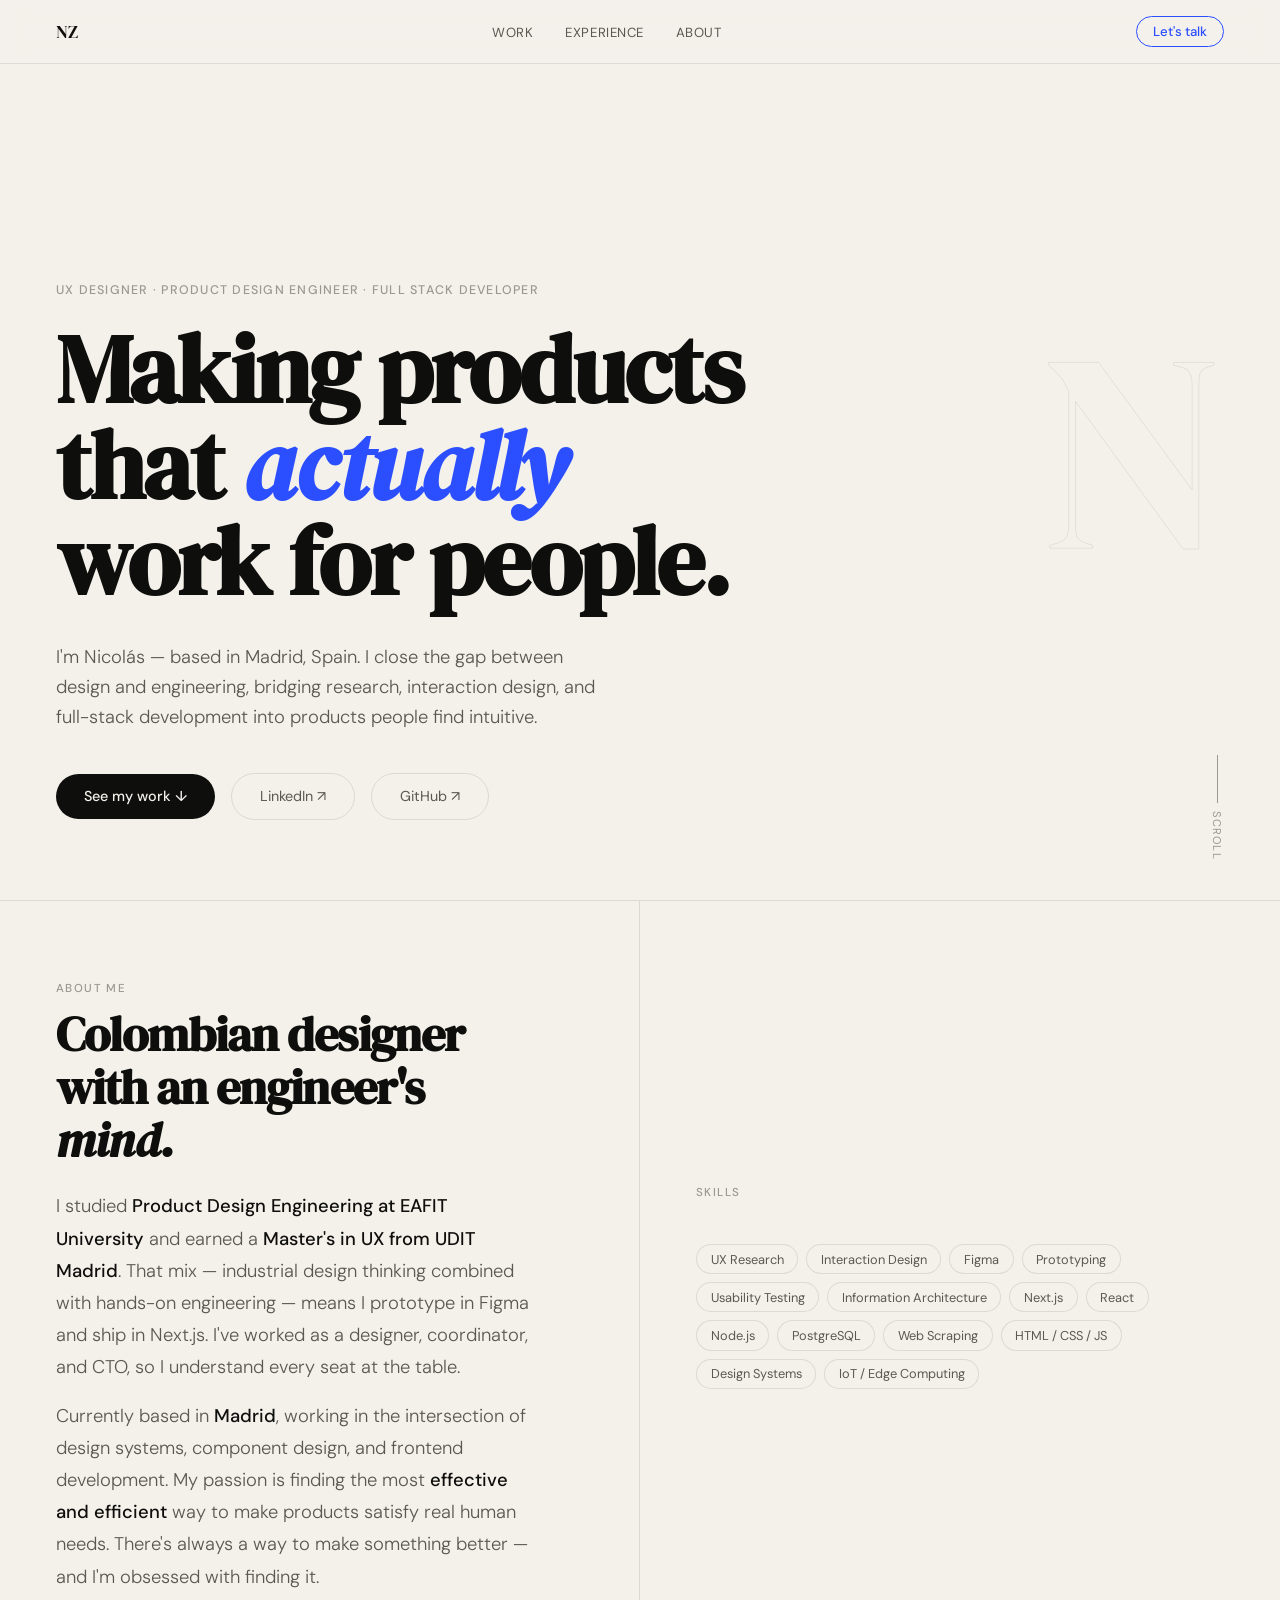
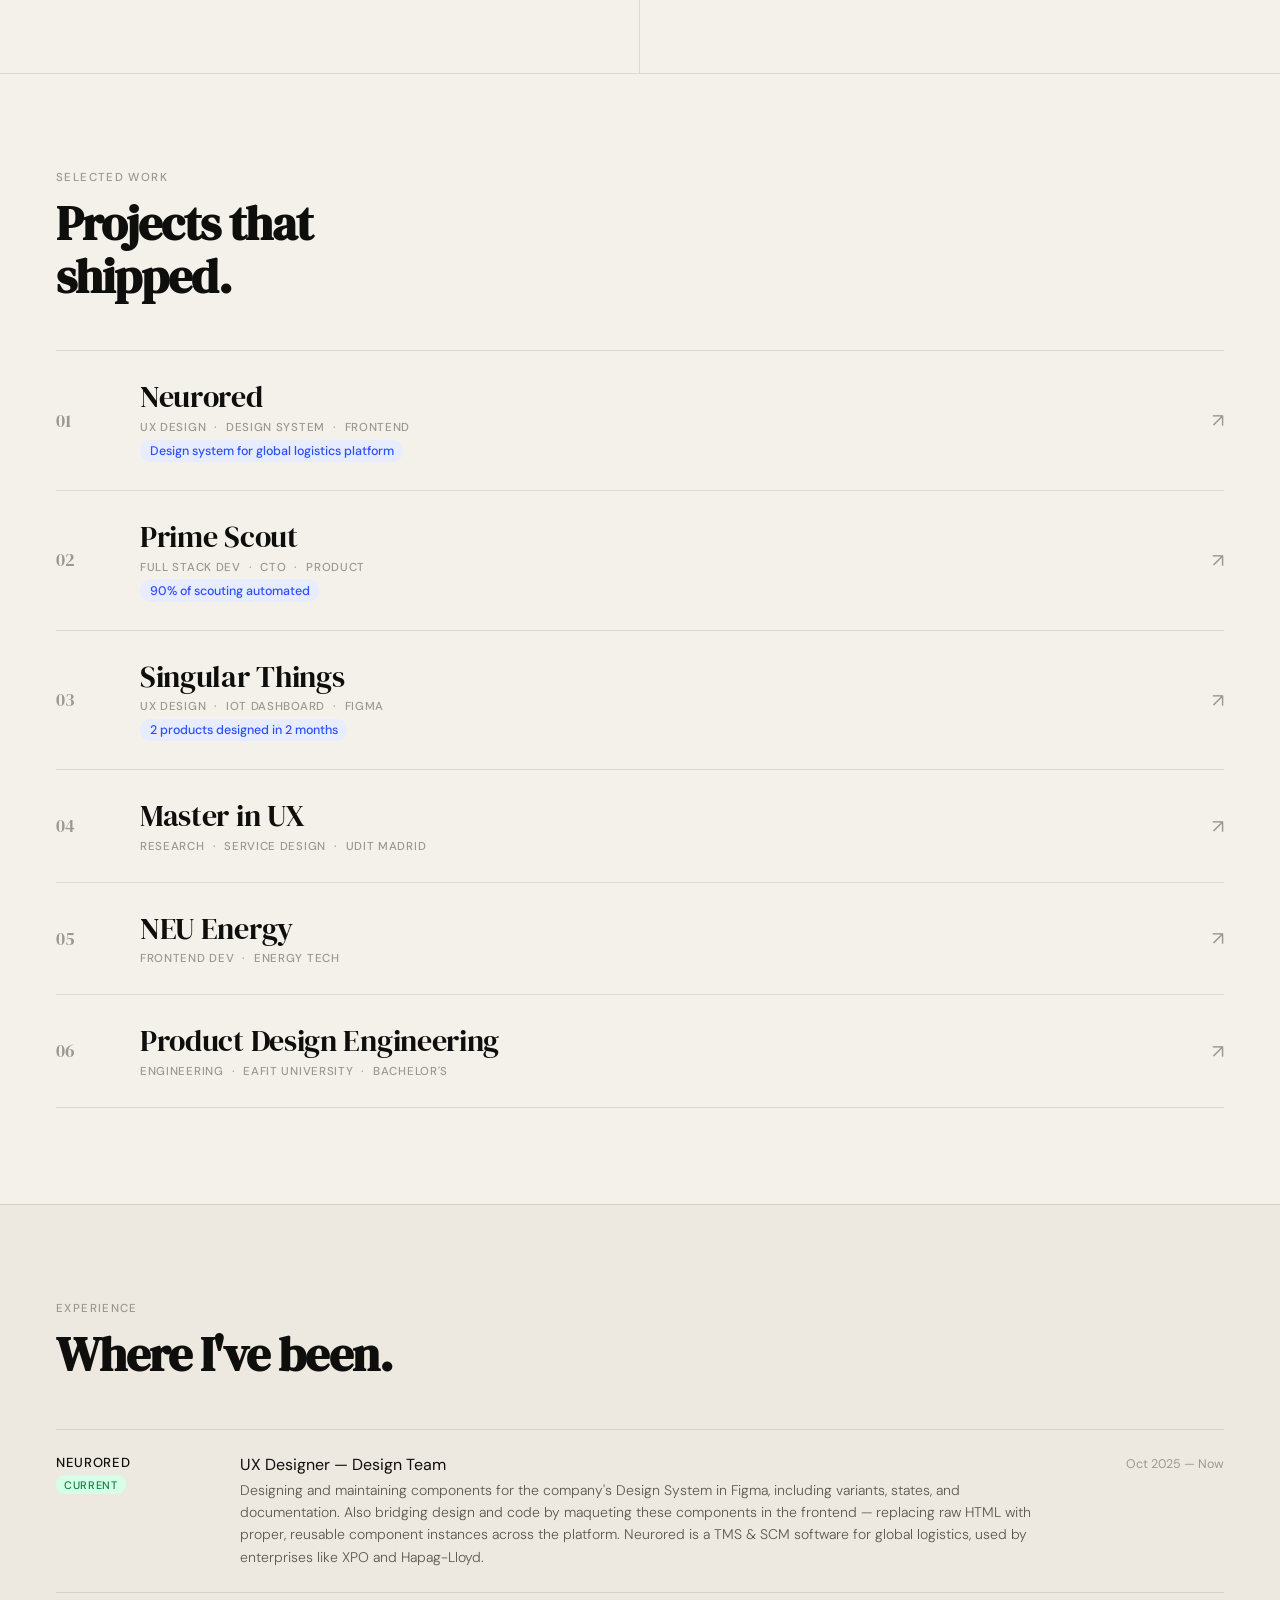
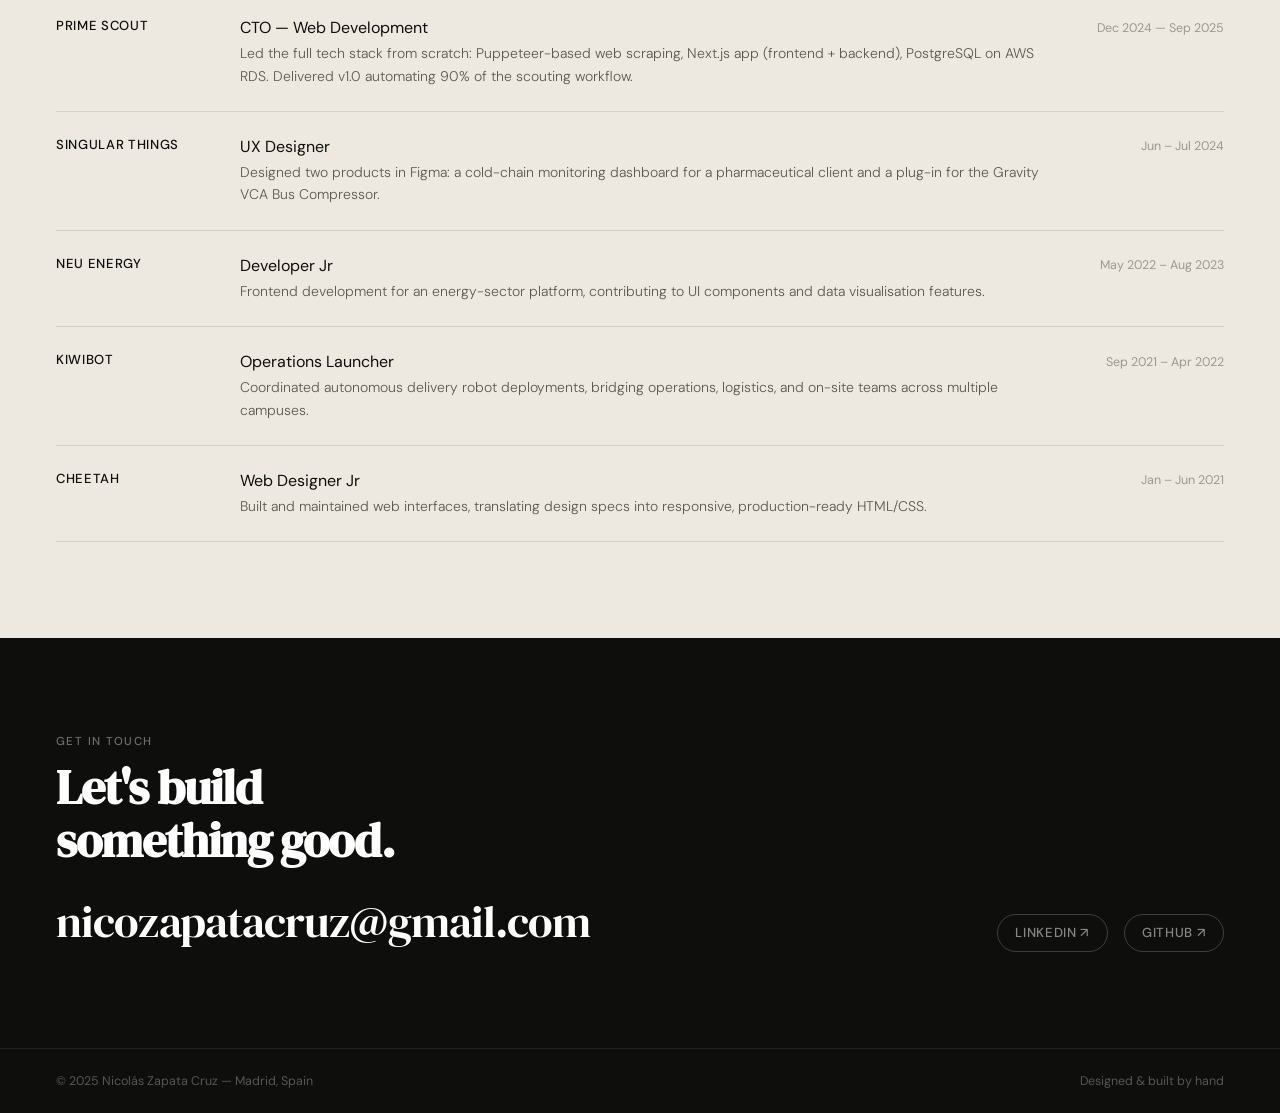
==== index.html @ aa6afd6a "Add files via upload" ====
<!DOCTYPE html>
<html lang="en">
<head>
  <meta charset="UTF-8" />
  <meta name="viewport" content="width=device-width, initial-scale=1.0" />
  <title>Nicolás Zapata — UX Designer & Developer</title>
  <link rel="preconnect" href="https://fonts.googleapis.com" />
  <link rel="preconnect" href="https://fonts.gstatic.com" crossorigin />
  <link href="https://fonts.googleapis.com/css2?family=DM+Serif+Display:ital@0;1&family=DM+Sans:ital,opsz,wght@0,9..40,300;0,9..40,400;0,9..40,500;1,9..40,300&display=swap" rel="stylesheet" />
  <style>
    *, *::before, *::after { box-sizing: border-box; margin: 0; padding: 0; }

    :root {
      --bg: #F4F1EB;
      --bg2: #EDE9E1;
      --ink: #0E0E0C;
      --ink2: #5A5950;
      --ink3: #9A9890;
      --accent: #2B4FFF;
      --accent-light: #E8ECFF;
      --border: rgba(14,14,12,0.10);
      --serif: 'DM Serif Display', Georgia, serif;
      --sans: 'DM Sans', system-ui, sans-serif;
      --radius: 12px;
      --max: 1120px;
    }

    html { scroll-behavior: smooth; }

    body {
      font-family: var(--sans);
      background: var(--bg);
      color: var(--ink);
      -webkit-font-smoothing: antialiased;
      overflow-x: hidden;
    }

    /* ── NAV ── */
    nav {
      position: fixed; top: 0; left: 0; right: 0; z-index: 100;
      display: flex; align-items: center; justify-content: space-between;
      padding: 0 clamp(1.5rem, 5vw, 3.5rem);
      height: 64px;
      background: rgba(244,241,235,0.80);
      backdrop-filter: blur(12px);
      -webkit-backdrop-filter: blur(12px);
      border-bottom: 0.5px solid var(--border);
    }

    .nav-logo {
      font-family: var(--serif);
      font-size: 1.1rem;
      letter-spacing: -0.01em;
      color: var(--ink);
      text-decoration: none;
    }

    .nav-links {
      display: flex; gap: 2rem; list-style: none;
    }

    .nav-links a {
      font-size: 0.825rem;
      font-weight: 400;
      letter-spacing: 0.04em;
      text-transform: uppercase;
      color: var(--ink2);
      text-decoration: none;
      transition: color 0.2s;
    }
    .nav-links a:hover { color: var(--ink); }

    .nav-cta {
      font-size: 0.825rem;
      font-weight: 500;
      color: var(--accent);
      text-decoration: none;
      border: 1px solid var(--accent);
      padding: 0.4rem 1rem;
      border-radius: 100px;
      transition: background 0.2s, color 0.2s;
    }
    .nav-cta:hover { background: var(--accent); color: #fff; }

    /* ── HERO ── */
    .hero {
      min-height: 100svh;
      display: flex; flex-direction: column; justify-content: flex-end;
      padding: 0 clamp(1.5rem, 5vw, 3.5rem);
      padding-bottom: 5rem;
      padding-top: 90px;
      position: relative;
      overflow: hidden;
    }

    .hero-eyebrow {
      font-size: 0.78rem;
      font-weight: 500;
      letter-spacing: 0.1em;
      text-transform: uppercase;
      color: var(--ink3);
      margin-bottom: 1.5rem;
      opacity: 0;
      animation: fadeUp 0.7s 0.1s forwards;
    }

    .hero-headline {
      font-family: var(--serif);
      font-size: clamp(3.2rem, 7.5vw, 7rem);
      line-height: 1.0;
      letter-spacing: -0.02em;
      color: var(--ink);
      max-width: 900px;
      opacity: 0;
      animation: fadeUp 0.8s 0.2s forwards;
    }

    .hero-headline em {
      font-style: italic;
      color: var(--accent);
    }

    .hero-sub {
      margin-top: 2rem;
      font-size: clamp(1rem, 1.8vw, 1.15rem);
      font-weight: 300;
      line-height: 1.65;
      color: var(--ink2);
      max-width: 540px;
      opacity: 0;
      animation: fadeUp 0.8s 0.35s forwards;
    }

    .hero-actions {
      margin-top: 2.5rem;
      display: flex; gap: 1rem; flex-wrap: wrap; align-items: center;
      opacity: 0;
      animation: fadeUp 0.8s 0.5s forwards;
    }

    .btn-primary {
      display: inline-flex; align-items: center; gap: 0.5rem;
      background: var(--ink);
      color: var(--bg);
      font-family: var(--sans);
      font-size: 0.9rem;
      font-weight: 500;
      padding: 0.85rem 1.75rem;
      border-radius: 100px;
      text-decoration: none;
      transition: background 0.2s, transform 0.15s;
    }
    .btn-primary:hover { background: var(--accent); transform: translateY(-1px); }

    .btn-ghost {
      display: inline-flex; align-items: center; gap: 0.5rem;
      color: var(--ink2);
      font-size: 0.9rem;
      font-weight: 400;
      padding: 0.85rem 1.75rem;
      border-radius: 100px;
      border: 1px solid var(--border);
      text-decoration: none;
      transition: border-color 0.2s, color 0.2s;
    }
    .btn-ghost:hover { color: var(--ink); border-color: var(--ink3); }

    .hero-scroll-hint {
      position: absolute;
      bottom: 2.5rem; right: clamp(1.5rem, 5vw, 3.5rem);
      display: flex; flex-direction: column; align-items: center; gap: 0.5rem;
      opacity: 0;
      animation: fadeIn 1s 1s forwards;
    }
    .hero-scroll-hint span {
      font-size: 0.7rem; letter-spacing: 0.1em; text-transform: uppercase;
      color: var(--ink3); writing-mode: vertical-rl;
    }
    .scroll-line {
      width: 1px; height: 48px; background: var(--ink3);
      animation: scrollLine 1.4s 1.2s ease-in-out infinite;
    }

    /* big decorative number */
    .hero-number {
      position: absolute;
      right: clamp(1.5rem, 5vw, 3.5rem);
      top: 50%;
      transform: translateY(-50%);
      font-family: var(--serif);
      font-size: clamp(14rem, 22vw, 22rem);
      line-height: 1;
      color: transparent;
      -webkit-text-stroke: 1px rgba(14,14,12,0.07);
      user-select: none;
      pointer-events: none;
      opacity: 0;
      animation: fadeIn 1.2s 0.5s forwards;
    }

    /* ── SECTION COMMONS ── */
    section { padding: 6rem clamp(1.5rem, 5vw, 3.5rem); }

    .section-label {
      font-size: 0.72rem;
      font-weight: 500;
      letter-spacing: 0.12em;
      text-transform: uppercase;
      color: var(--ink3);
      margin-bottom: 0.75rem;
    }

    .section-title {
      font-family: var(--serif);
      font-size: clamp(2rem, 4vw, 3rem);
      line-height: 1.1;
      letter-spacing: -0.02em;
      color: var(--ink);
    }

    /* ── ABOUT STRIP ── */
    .about-strip {
      border-top: 0.5px solid var(--border);
      border-bottom: 0.5px solid var(--border);
      display: grid;
      grid-template-columns: 1fr 1fr;
      gap: 0;
    }

    .about-left {
      padding: 5rem clamp(1.5rem, 5vw, 3.5rem);
      border-right: 0.5px solid var(--border);
    }

    .about-right {
      padding: 5rem clamp(1.5rem, 5vw, 3.5rem);
      display: flex; flex-direction: column; justify-content: center;
    }

    .about-bio {
      font-size: 1.15rem;
      font-weight: 300;
      line-height: 1.75;
      color: var(--ink2);
      max-width: 480px;
    }

    .about-bio strong { font-weight: 500; color: var(--ink); }

    .skills-grid {
      display: flex; flex-wrap: wrap; gap: 0.5rem;
      margin-top: 2rem;
    }

    .skill-pill {
      font-size: 0.8rem;
      font-weight: 400;
      color: var(--ink2);
      border: 0.5px solid var(--border);
      padding: 0.35rem 0.85rem;
      border-radius: 100px;
      background: var(--bg);
      transition: background 0.2s, color 0.2s, border-color 0.2s;
    }
    .skill-pill:hover { background: var(--ink); color: var(--bg); border-color: var(--ink); }

    /* ── WORK SECTION ── */
    .work-section { background: var(--bg); }

    .work-header {
      display: flex; align-items: flex-end; justify-content: space-between;
      margin-bottom: 3rem;
      flex-wrap: wrap; gap: 1rem;
    }

    /* ── PROJECT CARDS ── */
    .projects-list { display: flex; flex-direction: column; gap: 0; }

    .project-row {
      display: grid;
      grid-template-columns: 60px 1fr auto;
      align-items: center;
      gap: 1.5rem;
      padding: 1.75rem 0;
      border-bottom: 0.5px solid var(--border);
      text-decoration: none;
      color: inherit;
      position: relative;
      transition: background 0.2s;
      cursor: pointer;
    }
    .project-row:first-child { border-top: 0.5px solid var(--border); }
    .project-row::before {
      content: '';
      position: absolute; inset: 0 -3.5rem;
      background: var(--bg2);
      opacity: 0;
      transition: opacity 0.2s;
      pointer-events: none;
    }
    .project-row:hover::before { opacity: 1; }

    .project-num {
      font-family: var(--serif);
      font-size: 1.1rem;
      color: var(--ink3);
      position: relative; z-index: 1;
    }

    .project-info { position: relative; z-index: 1; }

    .project-name {
      font-family: var(--serif);
      font-size: clamp(1.4rem, 2.5vw, 1.9rem);
      letter-spacing: -0.01em;
      color: var(--ink);
      line-height: 1.2;
      margin-bottom: 0.25rem;
      transition: color 0.2s;
    }
    .project-row:hover .project-name { color: var(--accent); }

    .project-tags {
      display: flex; gap: 0.5rem; flex-wrap: wrap;
    }
    .tag {
      font-size: 0.72rem;
      font-weight: 500;
      letter-spacing: 0.06em;
      text-transform: uppercase;
      color: var(--ink3);
    }
    .tag + .tag::before { content: '·'; margin-right: 0.5rem; }

    .project-arrow {
      font-size: 1.2rem;
      color: var(--ink3);
      position: relative; z-index: 1;
      transition: transform 0.2s, color 0.2s;
    }
    .project-row:hover .project-arrow { transform: translate(4px, -4px); color: var(--accent); }

    .project-metric {
      font-size: 0.78rem;
      font-weight: 500;
      color: var(--accent);
      background: var(--accent-light);
      padding: 0.2rem 0.6rem;
      border-radius: 100px;
      margin-top: 0.3rem;
      display: inline-block;
    }

    /* ── EXPERIENCE ── */
    .exp-section {
      background: var(--bg2);
      border-top: 0.5px solid var(--border);
    }

    .exp-grid { display: flex; flex-direction: column; gap: 0; margin-top: 3rem; }

    .exp-row {
      display: grid;
      grid-template-columns: 160px 1fr 140px;
      gap: 1.5rem;
      align-items: start;
      padding: 1.5rem 0;
      border-bottom: 0.5px solid var(--border);
    }
    .exp-row:first-child { border-top: 0.5px solid var(--border); }

    .exp-company {
      font-size: 0.82rem;
      font-weight: 500;
      letter-spacing: 0.05em;
      text-transform: uppercase;
      color: var(--ink);
    }

    .exp-role {
      font-size: 1rem;
      font-weight: 400;
      color: var(--ink);
      margin-bottom: 0.25rem;
    }

    .exp-desc {
      font-size: 0.875rem;
      font-weight: 300;
      color: var(--ink2);
      line-height: 1.6;
    }

    .exp-date {
      font-size: 0.78rem;
      color: var(--ink3);
      text-align: right;
      padding-top: 0.15rem;
    }

    .exp-current {
      display: inline-block;
      font-size: 0.68rem;
      font-weight: 500;
      letter-spacing: 0.06em;
      text-transform: uppercase;
      background: #D6FFE8;
      color: #1A7A40;
      padding: 0.15rem 0.5rem;
      border-radius: 100px;
      margin-top: 0.3rem;
    }

    /* ── CONTACT ── */
    .contact-section {
      background: var(--ink);
      border-top: none;
    }

    .contact-section .section-label { color: rgba(255,255,255,0.4); }
    .contact-section .section-title { color: #fff; }

    .contact-inner {
      display: flex; align-items: flex-end; justify-content: space-between;
      flex-wrap: wrap; gap: 2rem;
    }

    .contact-email {
      display: block;
      font-family: var(--serif);
      font-size: clamp(1.6rem, 3.5vw, 2.8rem);
      color: #fff;
      text-decoration: none;
      margin-top: 1.5rem;
      transition: color 0.2s;
      letter-spacing: -0.02em;
    }
    .contact-email:hover { color: rgba(255,255,255,0.6); }

    .social-links { display: flex; gap: 1rem; }

    .social-link {
      font-size: 0.82rem;
      font-weight: 500;
      letter-spacing: 0.05em;
      text-transform: uppercase;
      color: rgba(255,255,255,0.5);
      text-decoration: none;
      border: 0.5px solid rgba(255,255,255,0.2);
      padding: 0.6rem 1.1rem;
      border-radius: 100px;
      transition: color 0.2s, border-color 0.2s;
    }
    .social-link:hover { color: #fff; border-color: rgba(255,255,255,0.5); }

    /* ── FOOTER ── */
    footer {
      background: var(--ink);
      border-top: 0.5px solid rgba(255,255,255,0.08);
      padding: 1.5rem clamp(1.5rem, 5vw, 3.5rem);
      display: flex; align-items: center; justify-content: space-between;
      flex-wrap: wrap; gap: 1rem;
    }

    footer p {
      font-size: 0.78rem;
      color: rgba(255,255,255,0.3);
    }

    /* ── ANIMATIONS ── */
    @keyframes fadeUp {
      from { opacity: 0; transform: translateY(24px); }
      to   { opacity: 1; transform: translateY(0); }
    }
    @keyframes fadeIn {
      from { opacity: 0; }
      to   { opacity: 1; }
    }
    @keyframes scrollLine {
      0%   { transform: scaleY(0); transform-origin: top; }
      50%  { transform: scaleY(1); transform-origin: top; }
      51%  { transform: scaleY(1); transform-origin: bottom; }
      100% { transform: scaleY(0); transform-origin: bottom; }
    }

    /* Scroll-triggered fade */
    .reveal {
      opacity: 0;
      transform: translateY(28px);
      transition: opacity 0.65s ease, transform 0.65s ease;
    }
    .reveal.visible {
      opacity: 1;
      transform: none;
    }

    /* ── RESPONSIVE ── */
    @media (max-width: 768px) {
      .about-strip { grid-template-columns: 1fr; }
      .about-left { border-right: none; border-bottom: 0.5px solid var(--border); }

      .project-row { grid-template-columns: 40px 1fr auto; gap: 1rem; }

      .exp-row { grid-template-columns: 1fr; gap: 0.25rem; }
      .exp-date { text-align: left; }

      .nav-links { display: none; }
    }
  </style>
</head>
<body>

  <!-- NAV -->
  <nav>
    <a class="nav-logo" href="#top">NZ</a>
    <ul class="nav-links">
      <li><a href="#work">Work</a></li>
      <li><a href="#experience">Experience</a></li>
      <li><a href="#about">About</a></li>
    </ul>
    <a class="nav-cta" href="#contact">Let's talk</a>
  </nav>

  <!-- HERO -->
  <section class="hero" id="top">
    <div class="hero-number" aria-hidden="true">N</div>

    <div class="hero-eyebrow">UX Designer · Product Design Engineer · Full Stack Developer</div>

    <h1 class="hero-headline">
      Making products<br>
      that <em>actually</em><br>
      work for people.
    </h1>

    <p class="hero-sub">
      I'm Nicolás — based in Madrid, Spain. I close the gap between
      design and engineering, bridging research, interaction design, and
      full-stack development into products people find intuitive.
    </p>

    <div class="hero-actions">
      <a class="btn-primary" href="#work">See my work ↓</a>
      <a class="btn-ghost" href="https://www.linkedin.com/in/nicolaszapatacruz/" target="_blank" rel="noopener">LinkedIn ↗</a>
      <a class="btn-ghost" href="https://github.com/nicozapatacruz" target="_blank" rel="noopener">GitHub ↗</a>
    </div>

    <div class="hero-scroll-hint" aria-hidden="true">
      <div class="scroll-line"></div>
      <span>Scroll</span>
    </div>
  </section>

  <!-- ABOUT STRIP -->
  <div class="about-strip" id="about">
    <div class="about-left reveal">
      <div class="section-label">About me</div>
      <h2 class="section-title" style="margin-bottom:1.5rem">Colombian designer<br>with an engineer's<br><em style="font-style:italic">mind.</em></h2>
      <p class="about-bio">
        I studied <strong>Product Design Engineering at EAFIT University</strong> and earned a
        <strong>Master's in UX from UDIT Madrid</strong>. That mix — industrial design thinking
        combined with hands-on engineering — means I prototype in Figma and
        ship in Next.js. I've worked as a designer, coordinator, and CTO,
        so I understand every seat at the table.
      </p>
      <p class="about-bio" style="margin-top:1rem">
        Currently based in <strong>Madrid</strong>, working in the intersection of design systems,
        component design, and frontend development. My passion is finding the most
        <strong>effective and efficient</strong> way to make products satisfy real human needs.
        There's always a way to make something better — and I'm obsessed with finding it.
      </p>
    </div>
    <div class="about-right reveal" style="transition-delay:0.12s">
      <div class="section-label">Skills</div>
      <div class="skills-grid">
        <span class="skill-pill">UX Research</span>
        <span class="skill-pill">Interaction Design</span>
        <span class="skill-pill">Figma</span>
        <span class="skill-pill">Prototyping</span>
        <span class="skill-pill">Usability Testing</span>
        <span class="skill-pill">Information Architecture</span>
        <span class="skill-pill">Next.js</span>
        <span class="skill-pill">React</span>
        <span class="skill-pill">Node.js</span>
        <span class="skill-pill">PostgreSQL</span>
        <span class="skill-pill">Web Scraping</span>
        <span class="skill-pill">HTML / CSS / JS</span>
        <span class="skill-pill">Design Systems</span>
        <span class="skill-pill">IoT / Edge Computing</span>
      </div>
    </div>
  </div>

  <!-- WORK -->
  <section class="work-section" id="work">
    <div class="work-header reveal">
      <div>
        <div class="section-label">Selected work</div>
        <h2 class="section-title">Projects that<br>shipped.</h2>
      </div>
    </div>

    <div class="projects-list">

      <a class="project-row reveal" href="work/neurored.html">
        <div class="project-num">01</div>
        <div class="project-info">
          <div class="project-name">Neurored</div>
          <div class="project-tags">
            <span class="tag">UX Design</span>
            <span class="tag">Design System</span>
            <span class="tag">Frontend</span>
          </div>
          <div class="project-metric">Design system for global logistics platform</div>
        </div>
        <div class="project-arrow">↗</div>
      </a>

      <a class="project-row reveal" href="work/prime-scout.html" style="transition-delay:0.05s">
        <div class="project-num">02</div>
        <div class="project-info">
          <div class="project-name">Prime Scout</div>
          <div class="project-tags">
            <span class="tag">Full Stack Dev</span>
            <span class="tag">CTO</span>
            <span class="tag">Product</span>
          </div>
          <div class="project-metric">90% of scouting automated</div>
        </div>
        <div class="project-arrow">↗</div>
      </a>

      <a class="project-row reveal" href="work/singular-things.html" style="transition-delay:0.10s">
        <div class="project-num">03</div>
        <div class="project-info">
          <div class="project-name">Singular Things</div>
          <div class="project-tags">
            <span class="tag">UX Design</span>
            <span class="tag">IoT Dashboard</span>
            <span class="tag">Figma</span>
          </div>
          <div class="project-metric">2 products designed in 2 months</div>
        </div>
        <div class="project-arrow">↗</div>
      </a>

      <a class="project-row reveal" href="work/master-ux.html" style="transition-delay:0.15s">
        <div class="project-num">04</div>
        <div class="project-info">
          <div class="project-name">Master in UX</div>
          <div class="project-tags">
            <span class="tag">Research</span>
            <span class="tag">Service Design</span>
            <span class="tag">UDIT Madrid</span>
          </div>
        </div>
        <div class="project-arrow">↗</div>
      </a>

      <a class="project-row reveal" href="work/neu.html" style="transition-delay:0.20s">
        <div class="project-num">05</div>
        <div class="project-info">
          <div class="project-name">NEU Energy</div>
          <div class="project-tags">
            <span class="tag">Frontend Dev</span>
            <span class="tag">Energy Tech</span>
          </div>
        </div>
        <div class="project-arrow">↗</div>
      </a>

      <a class="project-row reveal" href="work/bachelors.html" style="transition-delay:0.25s">
        <div class="project-num">06</div>
        <div class="project-info">
          <div class="project-name">Product Design Engineering</div>
          <div class="project-tags">
            <span class="tag">Engineering</span>
            <span class="tag">EAFIT University</span>
            <span class="tag">Bachelor's</span>
          </div>
        </div>
        <div class="project-arrow">↗</div>
      </a>

    </div>
  </section>

  <!-- EXPERIENCE -->
  <section class="exp-section" id="experience">
    <div class="reveal">
      <div class="section-label">Experience</div>
      <h2 class="section-title">Where I've been.</h2>
    </div>

    <div class="exp-grid">

      <div class="exp-row reveal">
        <div>
          <div class="exp-company">Neurored</div>
          <span class="exp-current">Current</span>
        </div>
        <div>
          <div class="exp-role">UX Designer — Design Team</div>
          <div class="exp-desc">Designing and maintaining components for the company's Design System in Figma, including variants, states, and documentation. Also bridging design and code by maqueting these components in the frontend — replacing raw HTML with proper, reusable component instances across the platform. Neurored is a TMS & SCM software for global logistics, used by enterprises like XPO and Hapag-Lloyd.</div>
        </div>
        <div class="exp-date">Oct 2025 — Now</div>
      </div>

      <div class="exp-row reveal">
        <div>
          <div class="exp-company">Prime Scout</div>
        </div>
        <div>
          <div class="exp-role">CTO — Web Development</div>
          <div class="exp-desc">Led the full tech stack from scratch: Puppeteer-based web scraping, Next.js app (frontend + backend), PostgreSQL on AWS RDS. Delivered v1.0 automating 90% of the scouting workflow.</div>
        </div>
        <div class="exp-date">Dec 2024 — Sep 2025</div>
      </div>

      <div class="exp-row reveal">
        <div class="exp-company">Singular Things</div>
        <div>
          <div class="exp-role">UX Designer</div>
          <div class="exp-desc">Designed two products in Figma: a cold-chain monitoring dashboard for a pharmaceutical client and a plug-in for the Gravity VCA Bus Compressor.</div>
        </div>
        <div class="exp-date">Jun – Jul 2024</div>
      </div>

      <div class="exp-row reveal">
        <div class="exp-company">NEU Energy</div>
        <div>
          <div class="exp-role">Developer Jr</div>
          <div class="exp-desc">Frontend development for an energy-sector platform, contributing to UI components and data visualisation features.</div>
        </div>
        <div class="exp-date">May 2022 – Aug 2023</div>
      </div>

      <div class="exp-row reveal">
        <div class="exp-company">Kiwibot</div>
        <div>
          <div class="exp-role">Operations Launcher</div>
          <div class="exp-desc">Coordinated autonomous delivery robot deployments, bridging operations, logistics, and on-site teams across multiple campuses.</div>
        </div>
        <div class="exp-date">Sep 2021 – Apr 2022</div>
      </div>

      <div class="exp-row reveal">
        <div class="exp-company">Cheetah</div>
        <div>
          <div class="exp-role">Web Designer Jr</div>
          <div class="exp-desc">Built and maintained web interfaces, translating design specs into responsive, production-ready HTML/CSS.</div>
        </div>
        <div class="exp-date">Jan – Jun 2021</div>
      </div>

    </div>
  </section>

  <!-- CONTACT -->
  <section class="contact-section" id="contact">
    <div class="contact-inner reveal">
      <div>
        <div class="section-label">Get in touch</div>
        <h2 class="section-title">Let's build<br>something good.</h2>
        <a class="contact-email" href="mailto:nicozapatacruz@gmail.com">nicozapatacruz@gmail.com</a>
      </div>
      <div class="social-links">
        <a class="social-link" href="https://www.linkedin.com/in/nicolaszapatacruz/" target="_blank" rel="noopener">LinkedIn ↗</a>
        <a class="social-link" href="https://github.com/nicozapatacruz" target="_blank" rel="noopener">GitHub ↗</a>
      </div>
    </div>
  </section>

  <footer>
    <p>© 2025 Nicolás Zapata Cruz — Madrid, Spain</p>
    <p>Designed & built by hand</p>
  </footer>

  <script>
    // Scroll reveal
    const observer = new IntersectionObserver(entries => {
      entries.forEach(e => {
        if (e.isIntersecting) {
          e.target.classList.add('visible');
          observer.unobserve(e.target);
        }
      });
    }, { threshold: 0.12 });

    document.querySelectorAll('.reveal').forEach(el => observer.observe(el));
  </script>

</body>
</html>
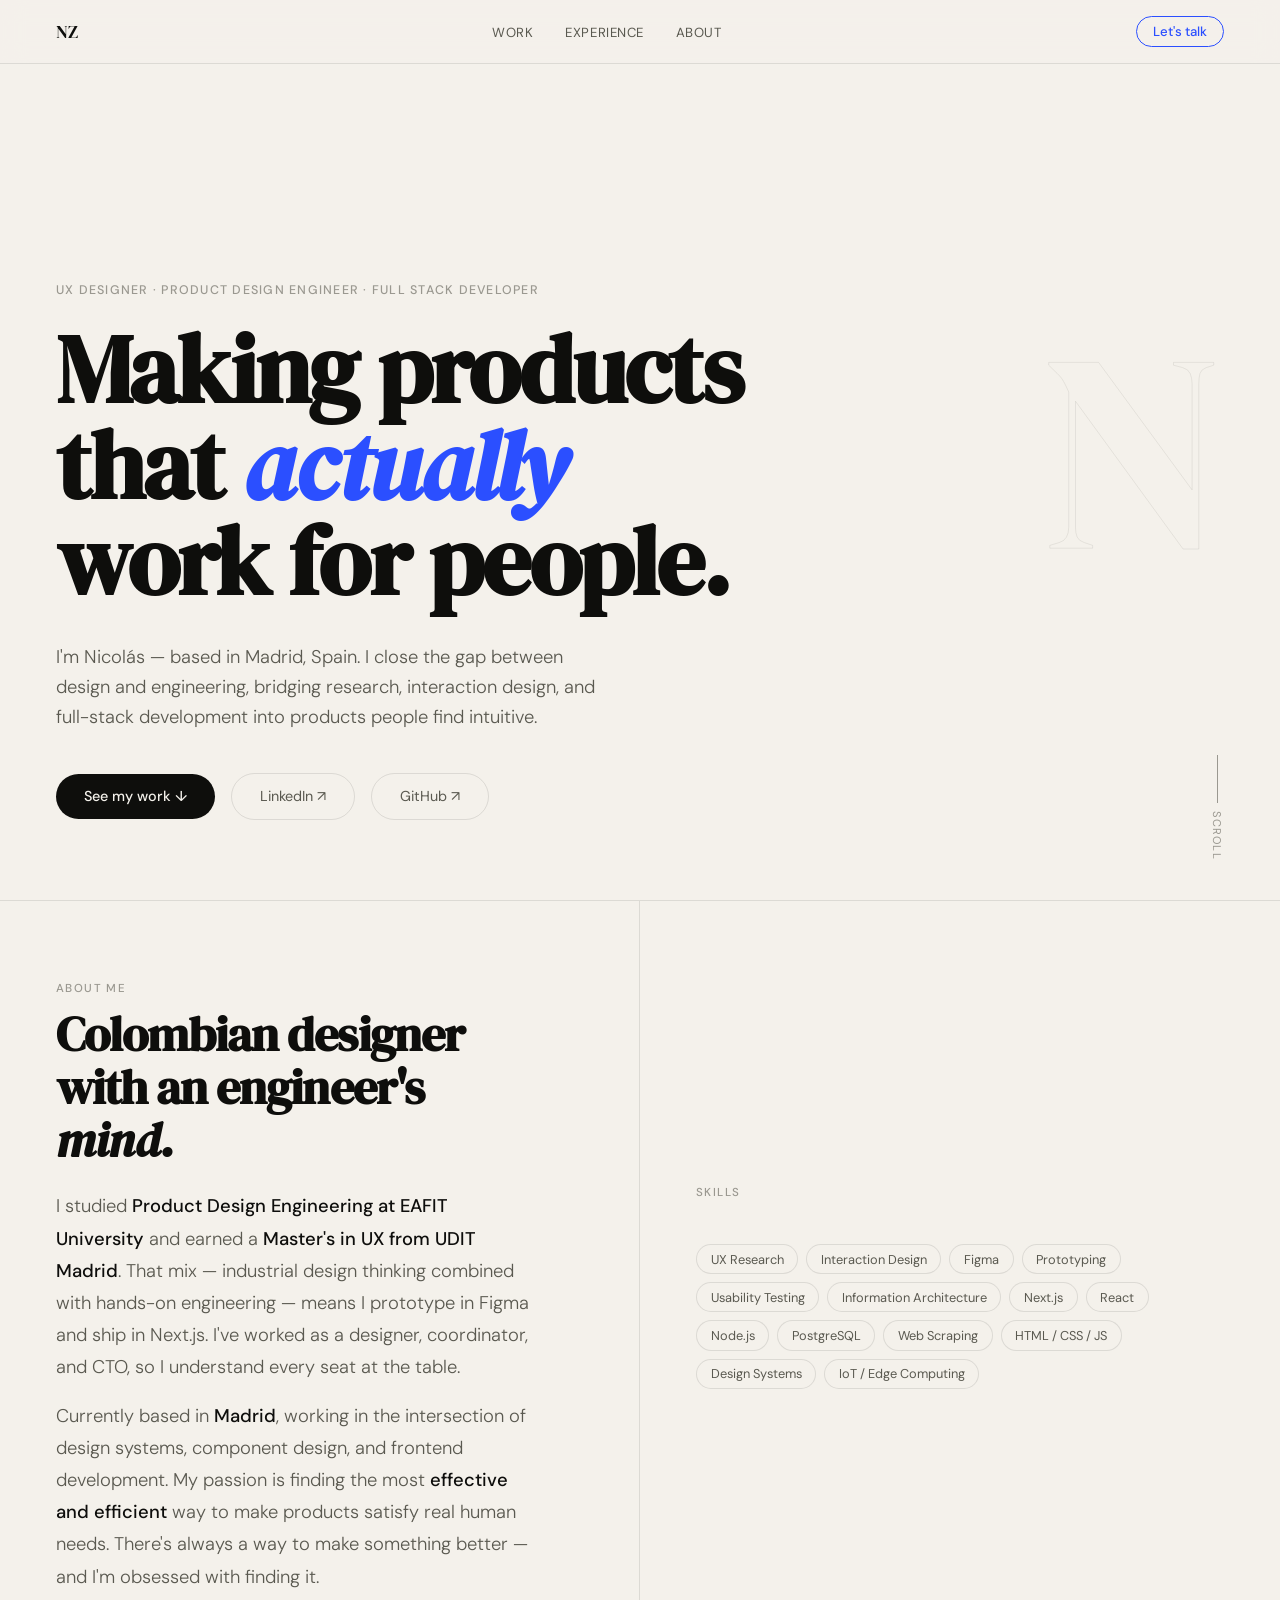
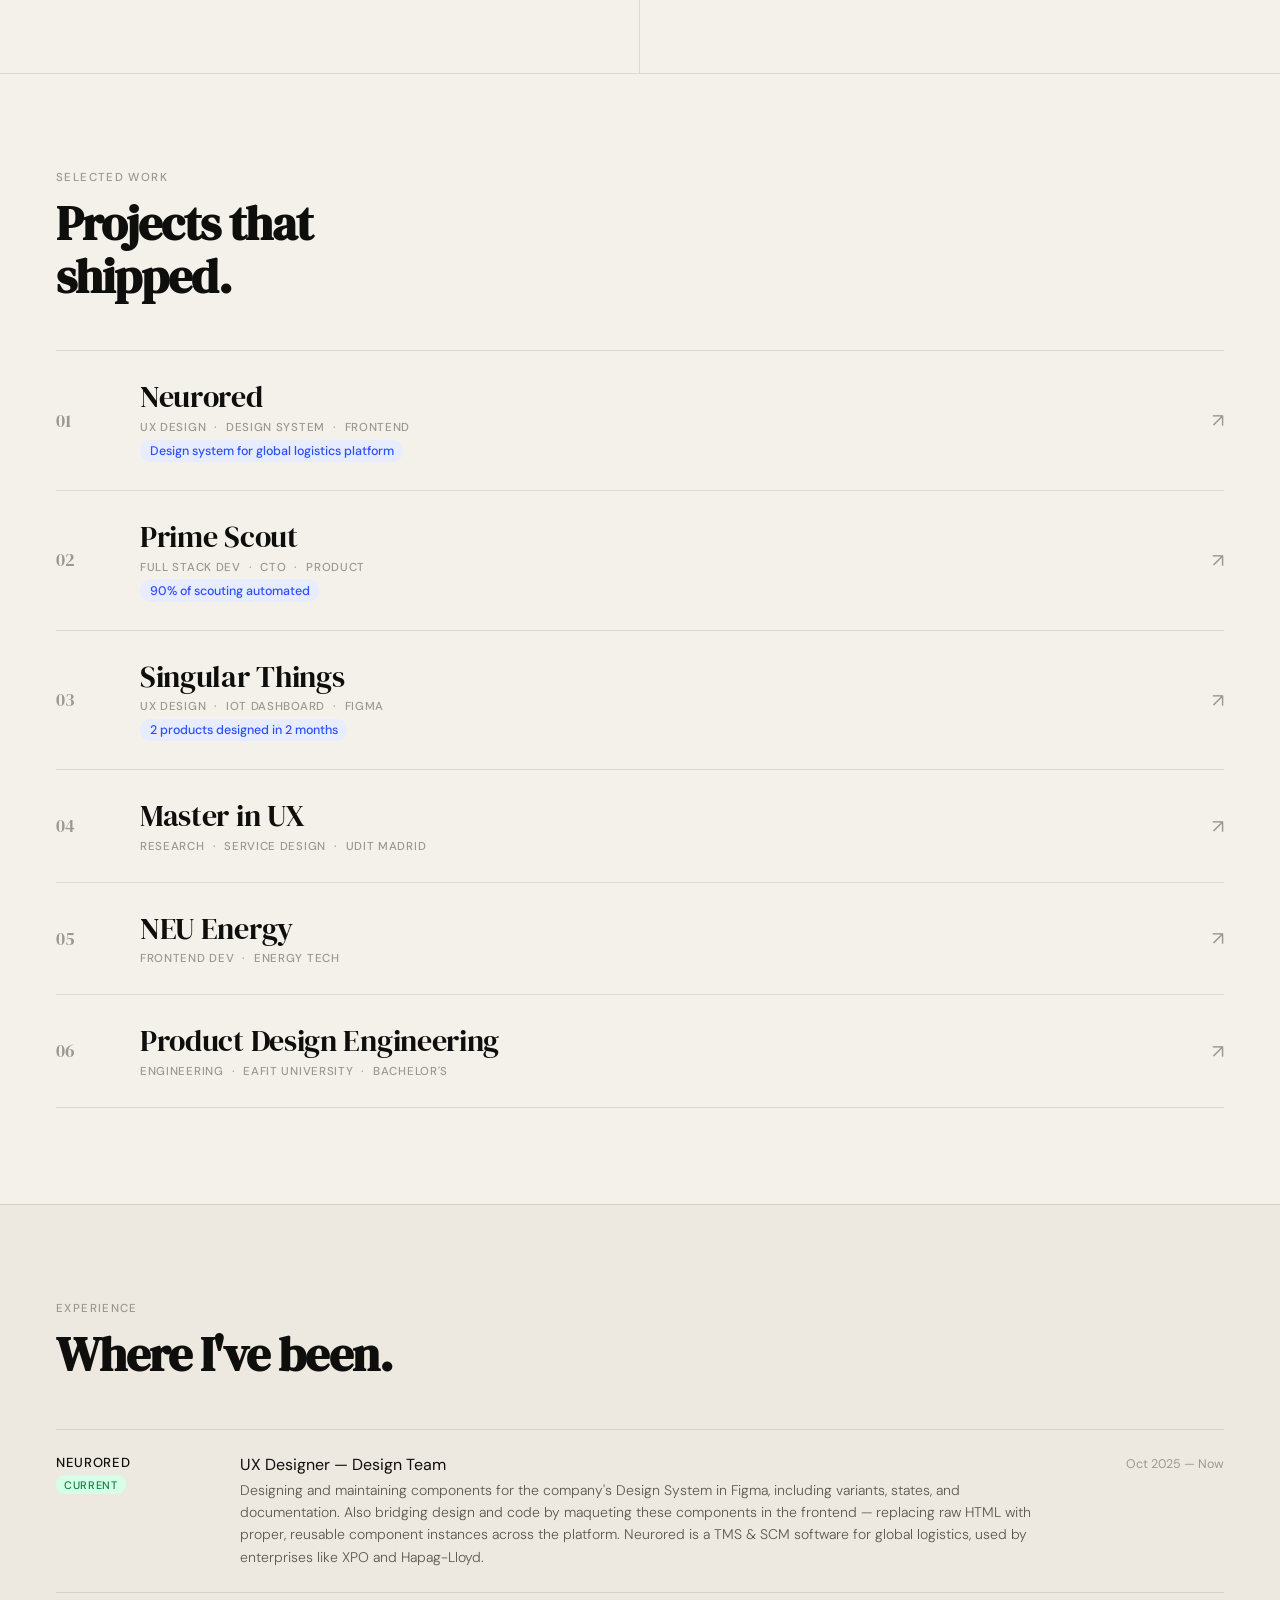
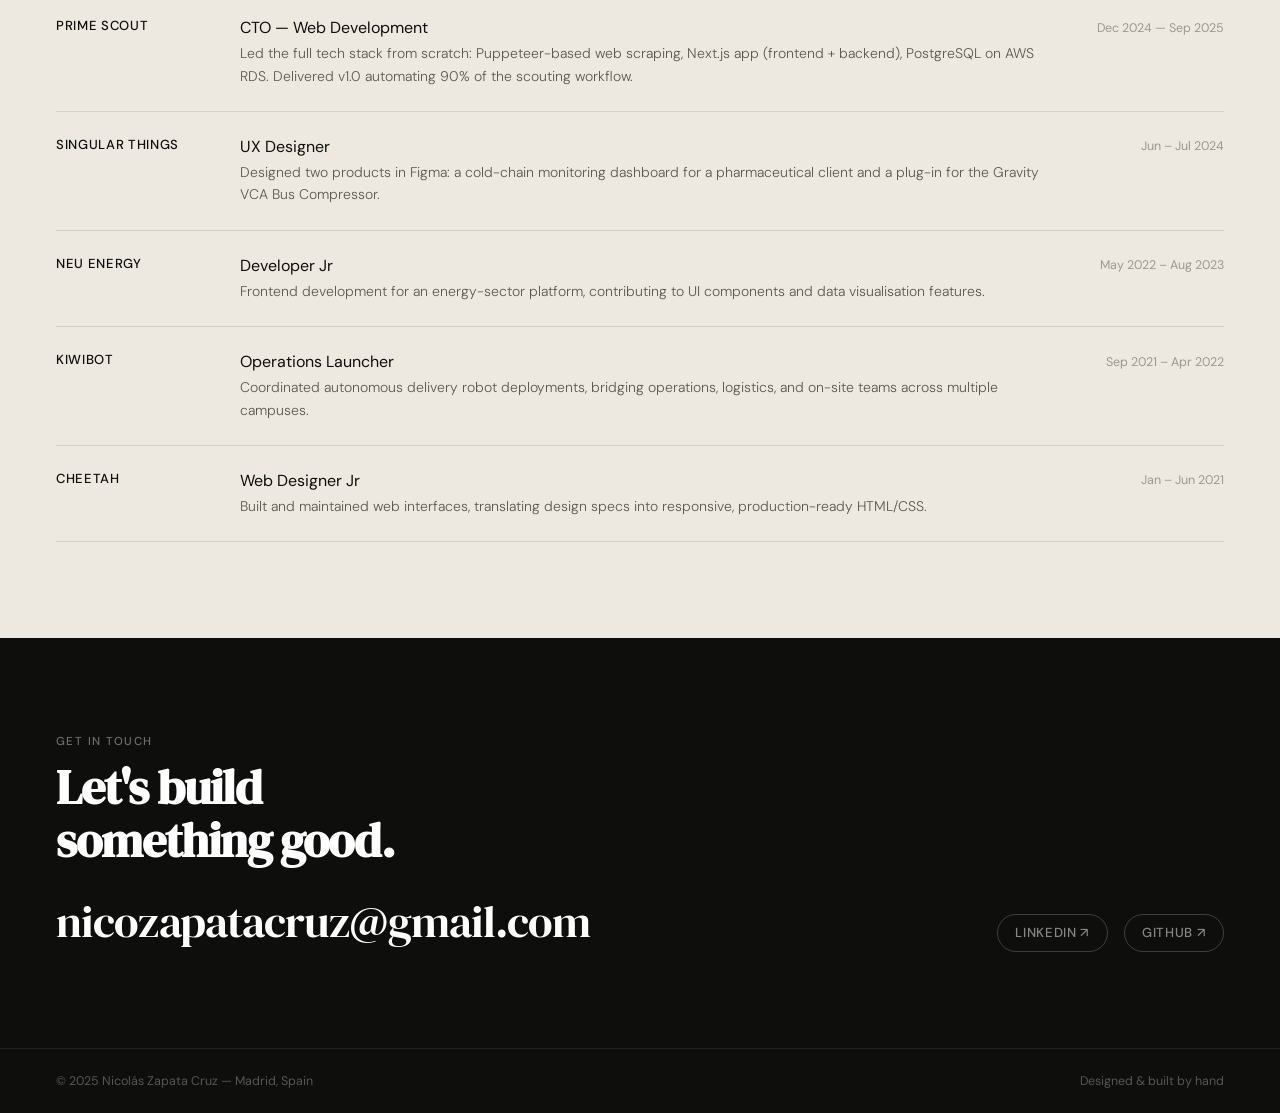
==== commit fe8de124: "Update index.html" ====
--- a/index.html
+++ b/index.html
@@ -25,7 +25,7 @@
       --max: 1120px;
     }
 
-    html { scroll-behavior: smooth; }
+    html { scroll-behavior: smooth; overflow-x: hidden; }
 
     body {
       font-family: var(--sans);
@@ -496,6 +496,8 @@
 
     /* ── RESPONSIVE ── */
     @media (max-width: 768px) {
+      .hero { overflow: hidden; }
+      .hero-number { display: none; }
       .about-strip { grid-template-columns: 1fr; }
       .about-left { border-right: none; border-bottom: 0.5px solid var(--border); }
 
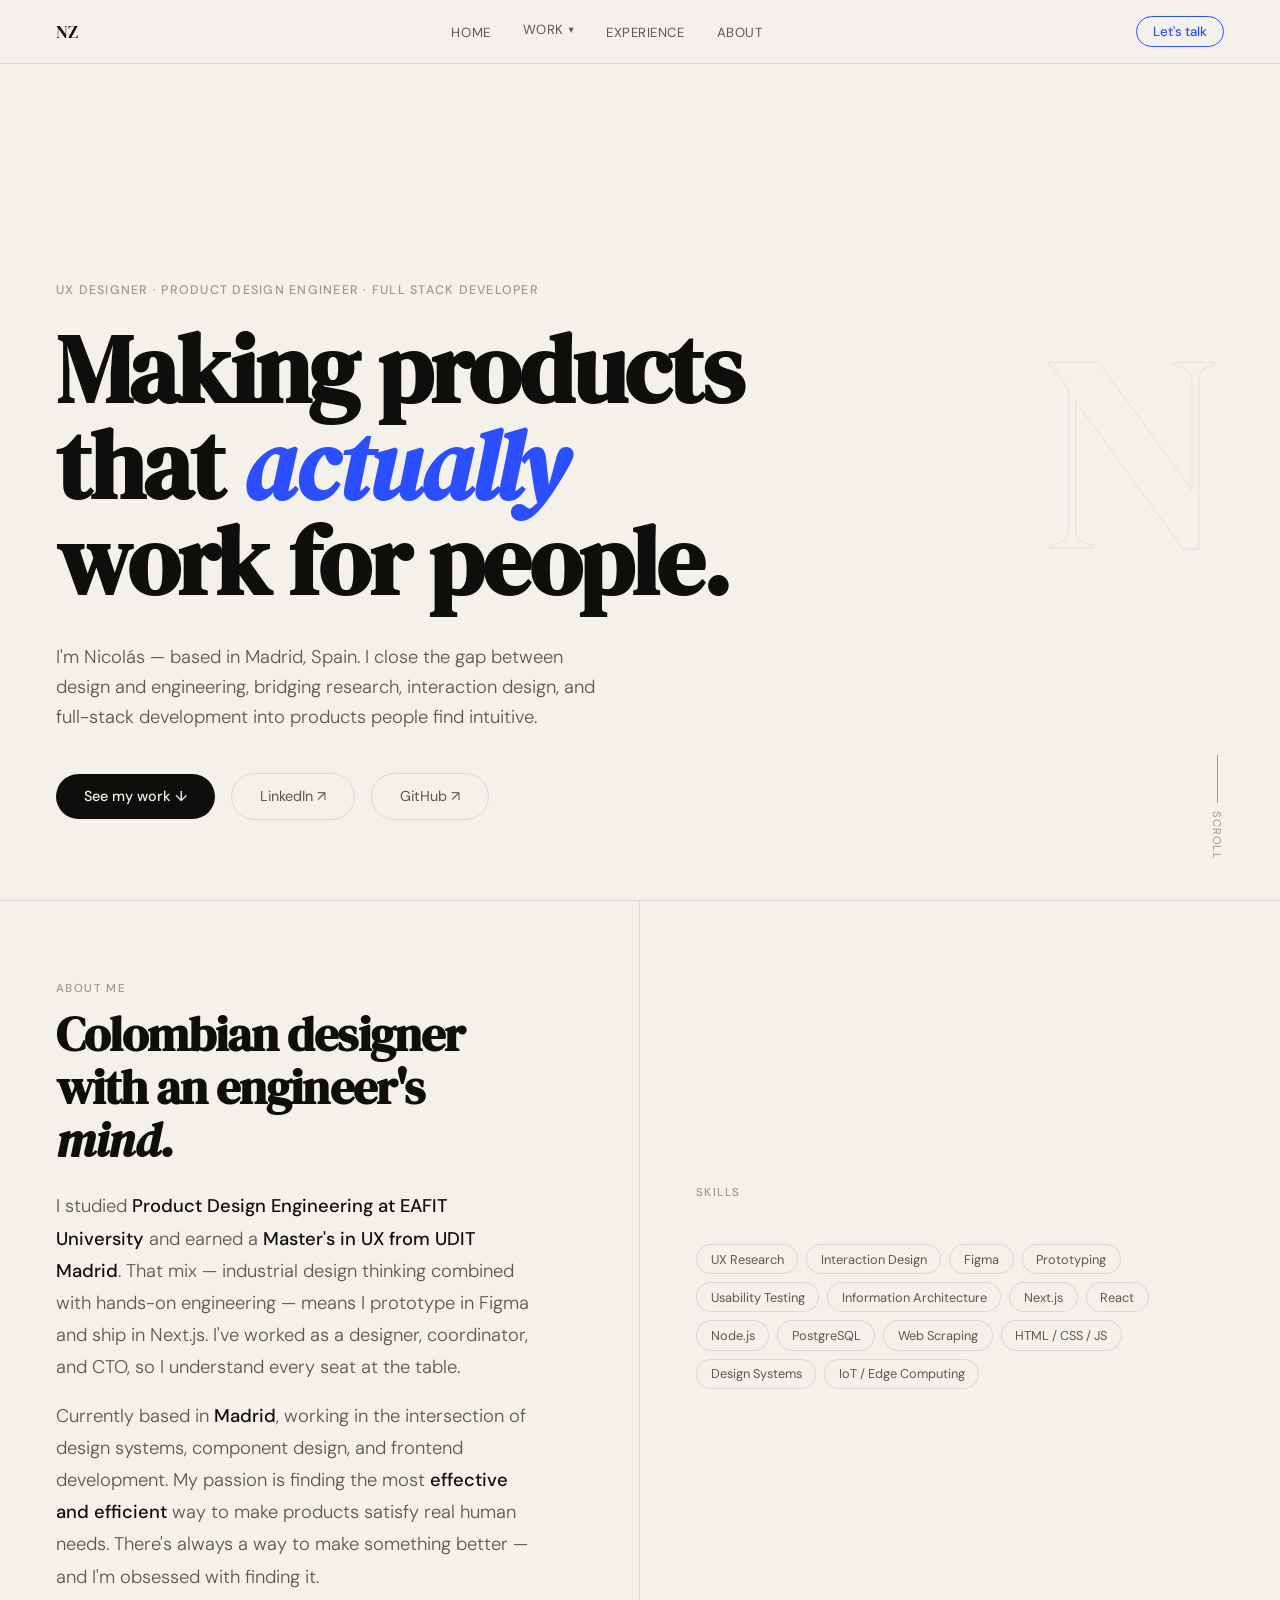
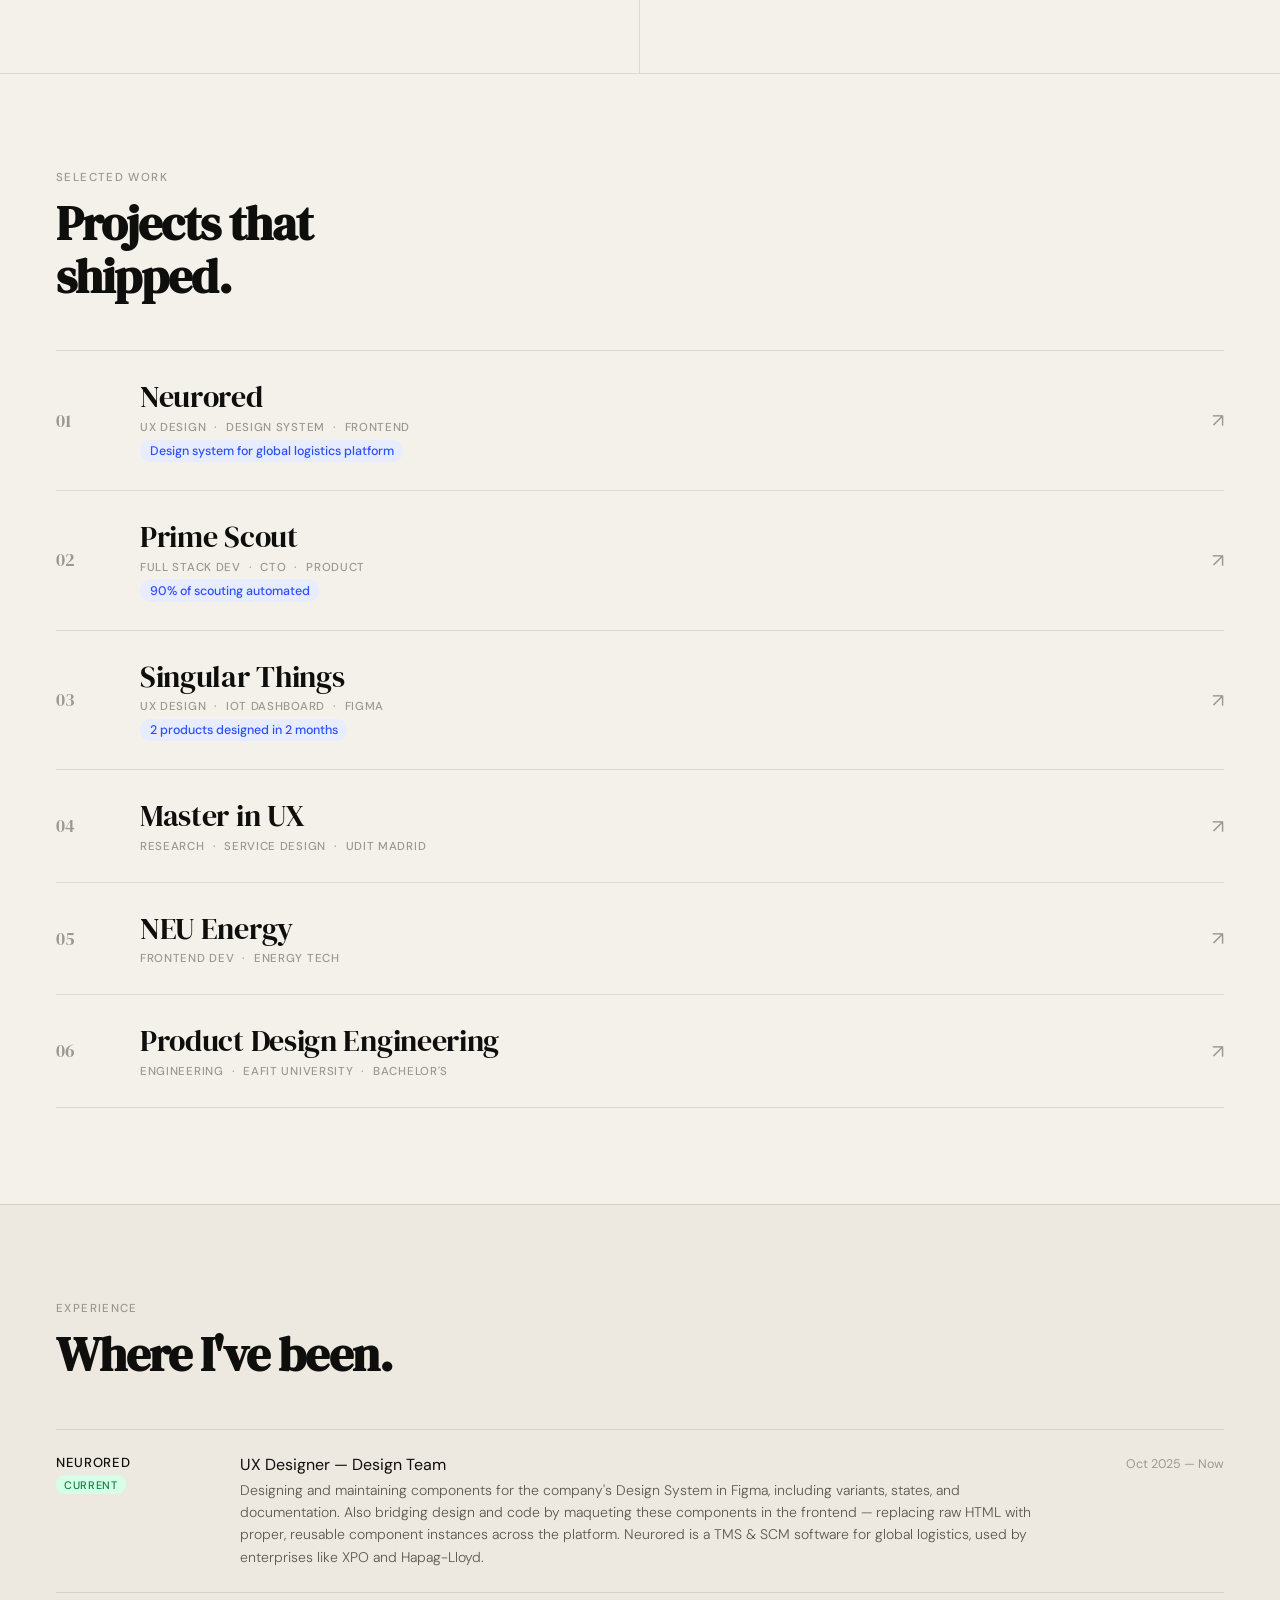
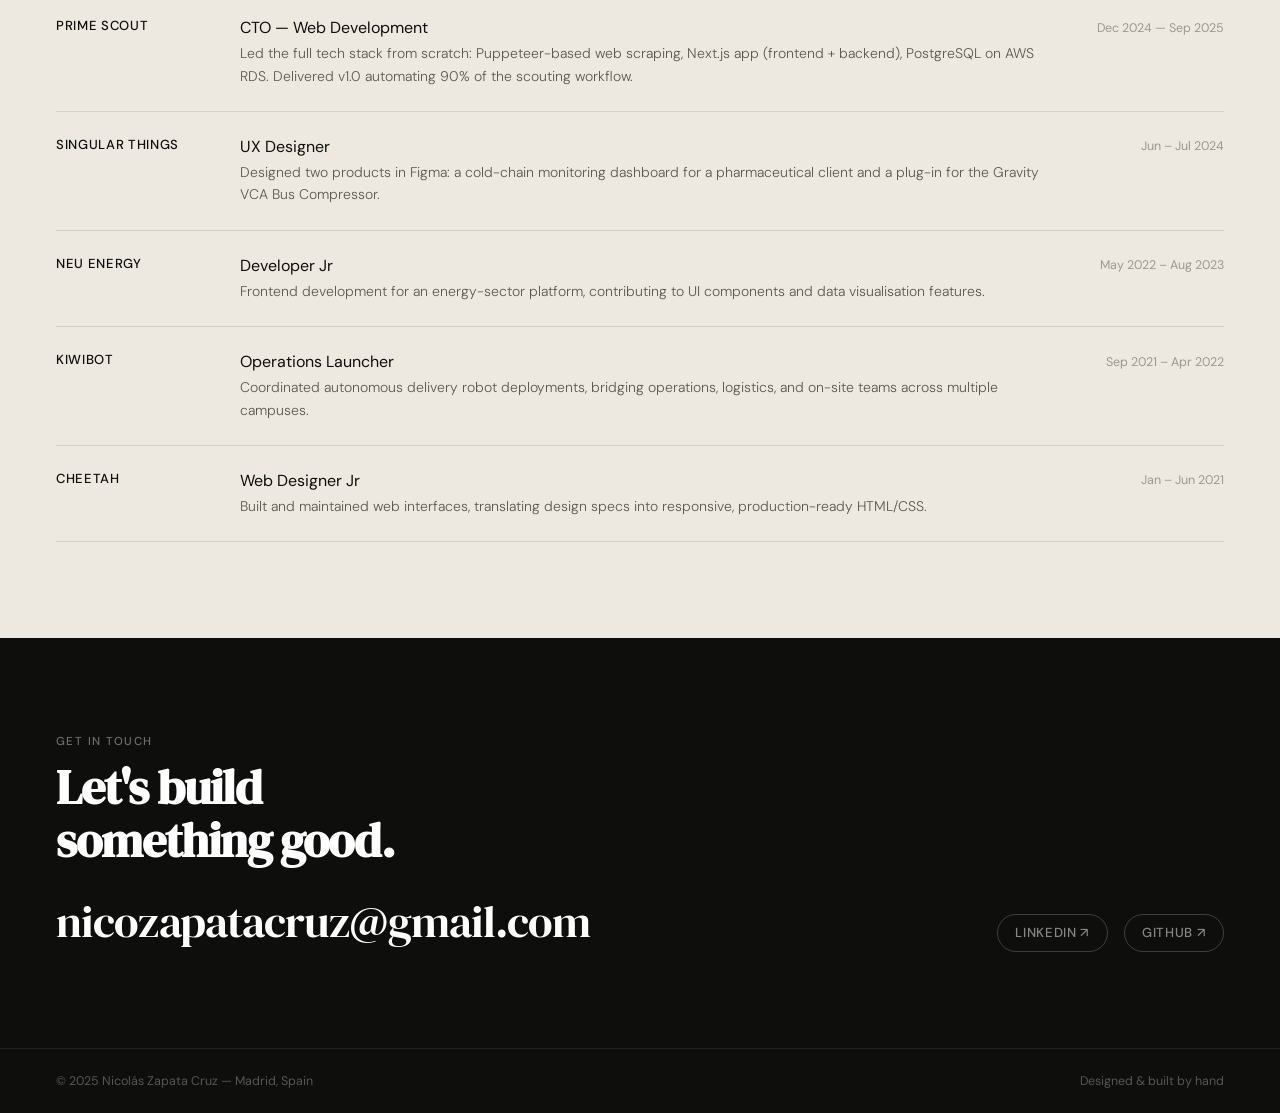
==== commit ce610908: "Update index.html" ====
--- a/index.html
+++ b/index.html
@@ -2,6 +2,7 @@
 <html lang="en">
 <head>
   <meta charset="UTF-8" />
+  <link rel="icon" type="image/svg+xml" href="favicon.svg" />
   <meta name="viewport" content="width=device-width, initial-scale=1.0" />
   <title>Nicolás Zapata — UX Designer & Developer</title>
   <link rel="preconnect" href="https://fonts.googleapis.com" />
@@ -508,19 +509,88 @@
 
       .nav-links { display: none; }
     }
+
+    /* ── NAV DROPDOWN ── */
+    .nav-dropdown { position: relative; }
+    .nav-dropdown-btn {
+      font-size: 0.825rem; font-weight: 400;
+      letter-spacing: 0.04em; text-transform: uppercase;
+      color: var(--ink2); background: none; border: none;
+      cursor: pointer; display: flex; align-items: center; gap: 0.3rem;
+      padding: 0; font-family: var(--sans); transition: color 0.2s;
+    }
+    .nav-dropdown-btn:hover { color: var(--ink); }
+    .nav-dropdown-btn svg { transition: transform 0.2s; }
+    .nav-dropdown-btn.open svg { transform: rotate(180deg); }
+    .nav-dropdown-menu {
+      display: none; position: absolute;
+      top: calc(100% + 12px); left: 50%; transform: translateX(-50%);
+      background: var(--bg); border: 0.5px solid var(--border);
+      border-radius: 10px; padding: 0.5rem; min-width: 200px;
+      box-shadow: 0 8px 24px rgba(0,0,0,0.08); z-index: 200;
+    }
+    .nav-dropdown-menu.open { display: block; }
+    .nav-dropdown-menu a {
+      display: block; font-size: 0.825rem; font-weight: 400;
+      color: var(--ink2); text-decoration: none;
+      padding: 0.55rem 0.85rem; border-radius: 6px;
+      transition: background 0.15s, color 0.15s; white-space: nowrap;
+    }
+    .nav-dropdown-menu a:hover { background: var(--bg2); color: var(--ink); }
+
+    /* ── NAV DROPDOWN ── */
+    .nav-dropdown { position: relative; }
+    .nav-drop-btn {
+      font-size: 0.825rem; font-weight: 400;
+      letter-spacing: 0.04em; text-transform: uppercase;
+      color: var(--ink2); background: none; border: none;
+      cursor: pointer; display: flex; align-items: center; gap: 0.3rem;
+      padding: 0; font-family: var(--sans); transition: color 0.2s;
+    }
+    .nav-drop-btn:hover { color: var(--ink); }
+    .drop-arrow { font-size: 0.65rem; transition: transform 0.2s; }
+    .nav-dropdown.open .drop-arrow { transform: rotate(180deg); }
+    .dropdown-menu {
+      display: none; position: absolute; top: calc(100% + 1rem);
+      left: 50%; transform: translateX(-50%);
+      background: var(--bg); border: 0.5px solid var(--border);
+      border-radius: 10px; padding: 0.5rem;
+      list-style: none; min-width: 180px;
+      box-shadow: 0 8px 24px rgba(0,0,0,0.08); z-index: 200;
+    }
+    .nav-dropdown.open .dropdown-menu { display: block; }
+    .dropdown-menu li a {
+      display: block; padding: 0.5rem 0.85rem;
+      font-size: 0.85rem; font-weight: 400;
+      color: var(--ink2); text-decoration: none;
+      border-radius: 6px; transition: background 0.15s, color 0.15s;
+      letter-spacing: 0; text-transform: none;
+    }
+    .dropdown-menu li a:hover { background: var(--bg2); color: var(--ink); }
   </style>
 </head>
 <body>
 
   <!-- NAV -->
   <nav>
-    <a class="nav-logo" href="#top">NZ</a>
+    <a class="nav-logo" href="index.html">NZ</a>
     <ul class="nav-links">
-      <li><a href="#work">Work</a></li>
-      <li><a href="#experience">Experience</a></li>
-      <li><a href="#about">About</a></li>
+      <li><a href="index.html">Home</a></li>
+      <li class="nav-dropdown">
+        <button class="nav-drop-btn">Work <span class="drop-arrow">▾</span></button>
+        <ul class="dropdown-menu">
+          <li><a href="work/neurored.html">Neurored</a></li>
+          <li><a href="work/prime-scout.html">Prime Scout</a></li>
+          <li><a href="work/singular-things.html">Singular Things</a></li>
+          <li><a href="work/master-ux.html">Master in UX</a></li>
+          <li><a href="work/neu.html">NEU Energy</a></li>
+          <li><a href="work/bachelors.html">Bachelor's</a></li>
+        </ul>
+      </li>
+      <li><a href="index.html#experience">Experience</a></li>
+      <li><a href="about.html">About</a></li>
     </ul>
-    <a class="nav-cta" href="#contact">Let's talk</a>
+    <a class="nav-cta" href="index.html#contact">Let's talk</a>
   </nav>
 
   <!-- HERO -->
@@ -792,5 +862,15 @@
     document.querySelectorAll('.reveal').forEach(el => observer.observe(el));
   </script>
 
+  <script>
+    document.querySelector(".nav-drop-btn").addEventListener("click", function(e) {
+      e.stopPropagation();
+      this.closest(".nav-dropdown").classList.toggle("open");
+    });
+    document.addEventListener("click", function() {
+      document.querySelector(".nav-dropdown").classList.remove("open");
+    });
+  </script>
 </body>
 </html>
+
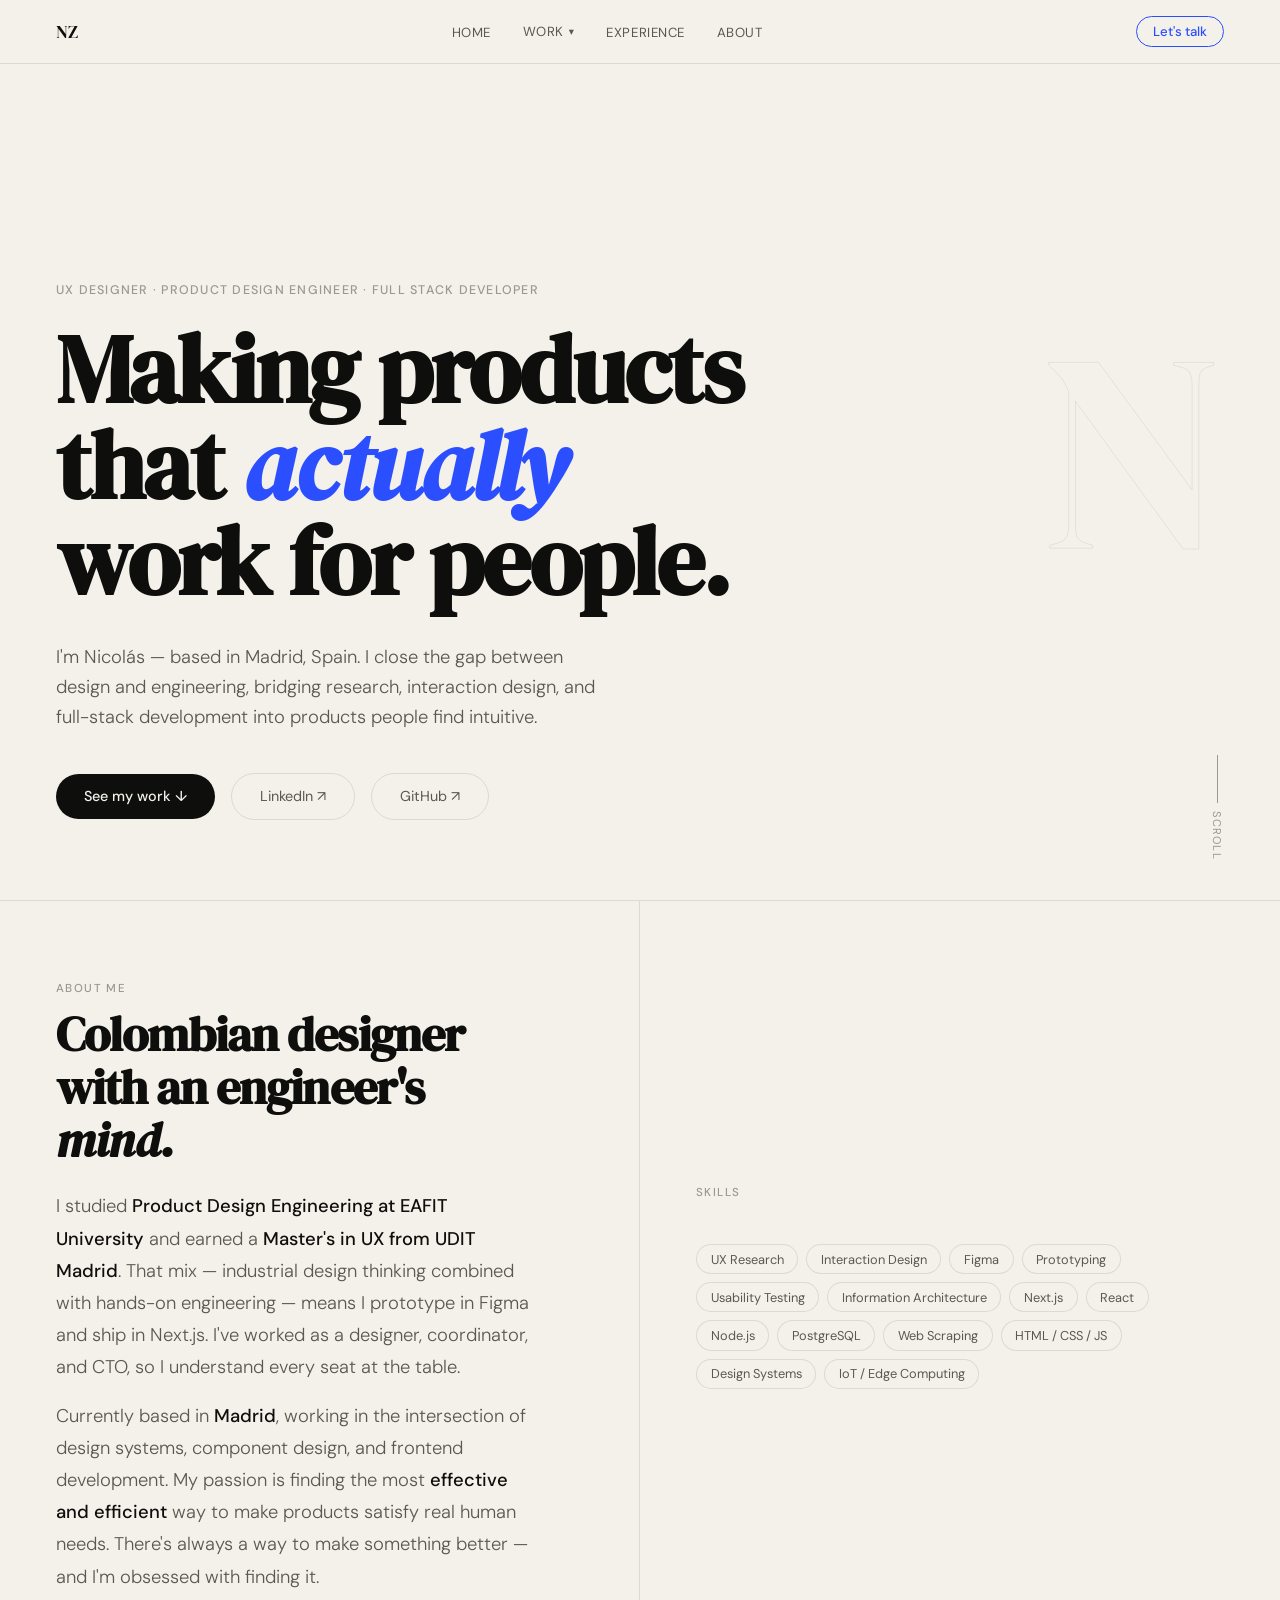
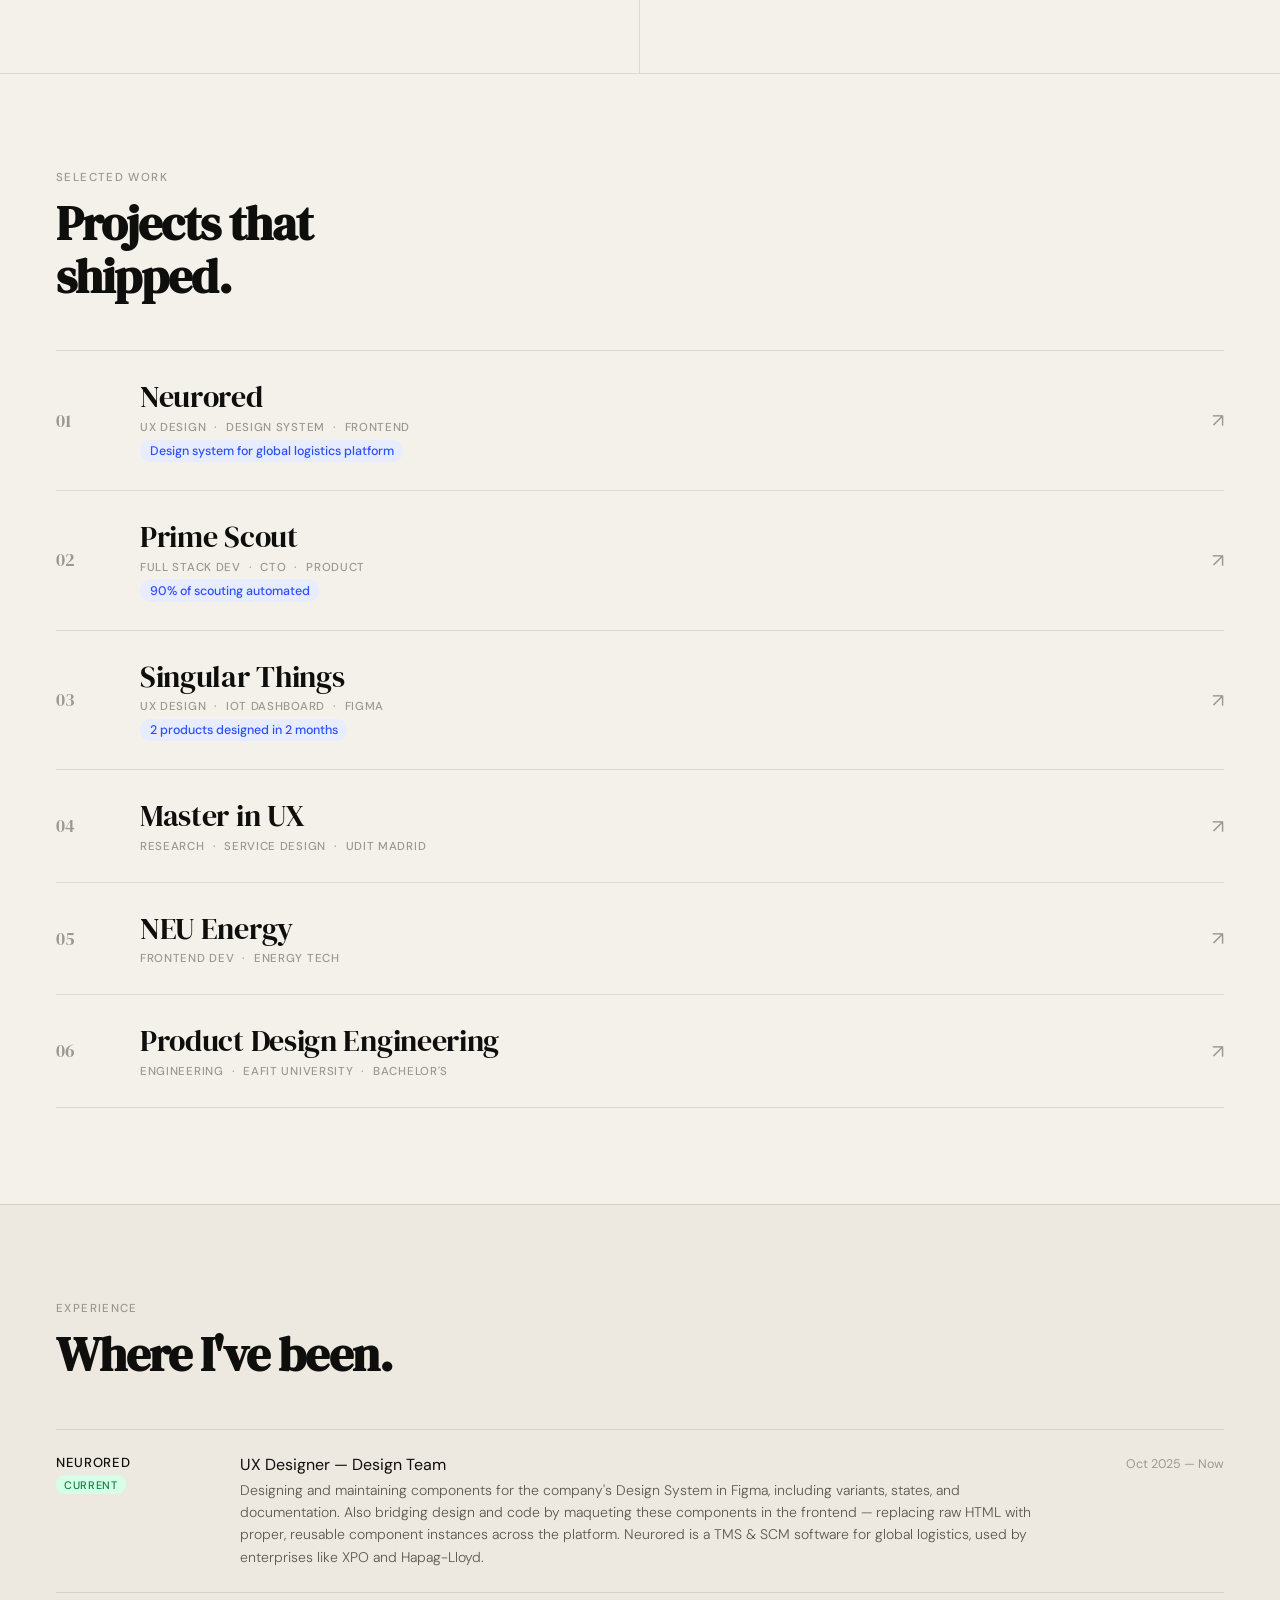
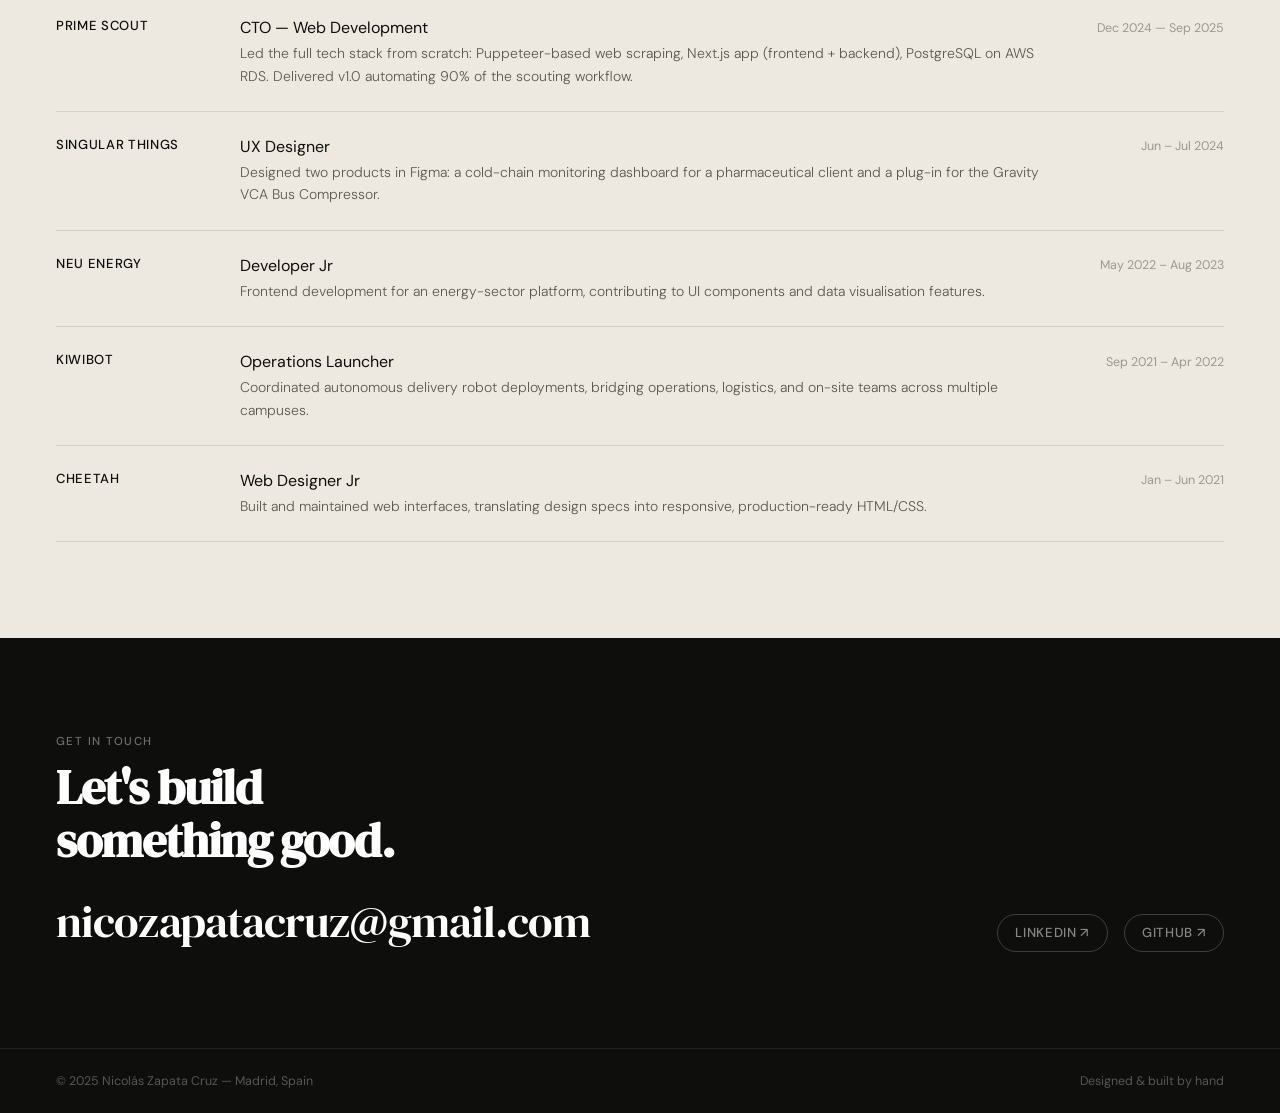
==== commit 350586b7: "Update index.html" ====
--- a/index.html
+++ b/index.html
@@ -35,53 +35,6 @@
       -webkit-font-smoothing: antialiased;
       overflow-x: hidden;
     }
-
-    /* ── NAV ── */
-    nav {
-      position: fixed; top: 0; left: 0; right: 0; z-index: 100;
-      display: flex; align-items: center; justify-content: space-between;
-      padding: 0 clamp(1.5rem, 5vw, 3.5rem);
-      height: 64px;
-      background: rgba(244,241,235,0.80);
-      backdrop-filter: blur(12px);
-      -webkit-backdrop-filter: blur(12px);
-      border-bottom: 0.5px solid var(--border);
-    }
-
-    .nav-logo {
-      font-family: var(--serif);
-      font-size: 1.1rem;
-      letter-spacing: -0.01em;
-      color: var(--ink);
-      text-decoration: none;
-    }
-
-    .nav-links {
-      display: flex; gap: 2rem; list-style: none;
-    }
-
-    .nav-links a {
-      font-size: 0.825rem;
-      font-weight: 400;
-      letter-spacing: 0.04em;
-      text-transform: uppercase;
-      color: var(--ink2);
-      text-decoration: none;
-      transition: color 0.2s;
-    }
-    .nav-links a:hover { color: var(--ink); }
-
-    .nav-cta {
-      font-size: 0.825rem;
-      font-weight: 500;
-      color: var(--accent);
-      text-decoration: none;
-      border: 1px solid var(--accent);
-      padding: 0.4rem 1rem;
-      border-radius: 100px;
-      transition: background 0.2s, color 0.2s;
-    }
-    .nav-cta:hover { background: var(--accent); color: #fff; }
 
     /* ── HERO ── */
     .hero {
@@ -454,20 +407,6 @@
     }
     .social-link:hover { color: #fff; border-color: rgba(255,255,255,0.5); }
 
-    /* ── FOOTER ── */
-    footer {
-      background: var(--ink);
-      border-top: 0.5px solid rgba(255,255,255,0.08);
-      padding: 1.5rem clamp(1.5rem, 5vw, 3.5rem);
-      display: flex; align-items: center; justify-content: space-between;
-      flex-wrap: wrap; gap: 1rem;
-    }
-
-    footer p {
-      font-size: 0.78rem;
-      color: rgba(255,255,255,0.3);
-    }
-
     /* ── ANIMATIONS ── */
     @keyframes fadeUp {
       from { opacity: 0; transform: translateY(24px); }
@@ -507,91 +446,17 @@
       .exp-row { grid-template-columns: 1fr; gap: 0.25rem; }
       .exp-date { text-align: left; }
 
-      .nav-links { display: none; }
-    }
-
-    /* ── NAV DROPDOWN ── */
-    .nav-dropdown { position: relative; }
-    .nav-dropdown-btn {
-      font-size: 0.825rem; font-weight: 400;
-      letter-spacing: 0.04em; text-transform: uppercase;
-      color: var(--ink2); background: none; border: none;
-      cursor: pointer; display: flex; align-items: center; gap: 0.3rem;
-      padding: 0; font-family: var(--sans); transition: color 0.2s;
-    }
-    .nav-dropdown-btn:hover { color: var(--ink); }
-    .nav-dropdown-btn svg { transition: transform 0.2s; }
-    .nav-dropdown-btn.open svg { transform: rotate(180deg); }
-    .nav-dropdown-menu {
-      display: none; position: absolute;
-      top: calc(100% + 12px); left: 50%; transform: translateX(-50%);
-      background: var(--bg); border: 0.5px solid var(--border);
-      border-radius: 10px; padding: 0.5rem; min-width: 200px;
-      box-shadow: 0 8px 24px rgba(0,0,0,0.08); z-index: 200;
-    }
-    .nav-dropdown-menu.open { display: block; }
-    .nav-dropdown-menu a {
-      display: block; font-size: 0.825rem; font-weight: 400;
-      color: var(--ink2); text-decoration: none;
-      padding: 0.55rem 0.85rem; border-radius: 6px;
-      transition: background 0.15s, color 0.15s; white-space: nowrap;
-    }
-    .nav-dropdown-menu a:hover { background: var(--bg2); color: var(--ink); }
-
-    /* ── NAV DROPDOWN ── */
-    .nav-dropdown { position: relative; }
-    .nav-drop-btn {
-      font-size: 0.825rem; font-weight: 400;
-      letter-spacing: 0.04em; text-transform: uppercase;
-      color: var(--ink2); background: none; border: none;
-      cursor: pointer; display: flex; align-items: center; gap: 0.3rem;
-      padding: 0; font-family: var(--sans); transition: color 0.2s;
-    }
-    .nav-drop-btn:hover { color: var(--ink); }
-    .drop-arrow { font-size: 0.65rem; transition: transform 0.2s; }
-    .nav-dropdown.open .drop-arrow { transform: rotate(180deg); }
-    .dropdown-menu {
-      display: none; position: absolute; top: calc(100% + 1rem);
-      left: 50%; transform: translateX(-50%);
-      background: var(--bg); border: 0.5px solid var(--border);
-      border-radius: 10px; padding: 0.5rem;
-      list-style: none; min-width: 180px;
-      box-shadow: 0 8px 24px rgba(0,0,0,0.08); z-index: 200;
-    }
-    .nav-dropdown.open .dropdown-menu { display: block; }
-    .dropdown-menu li a {
-      display: block; padding: 0.5rem 0.85rem;
-      font-size: 0.85rem; font-weight: 400;
-      color: var(--ink2); text-decoration: none;
-      border-radius: 6px; transition: background 0.15s, color 0.15s;
-      letter-spacing: 0; text-transform: none;
-    }
-    .dropdown-menu li a:hover { background: var(--bg2); color: var(--ink); }
-  </style>
+      
+    }
+
+    </style>
+  <script src="./components/nav-bar.js"></script>
+  <script src="./components/site-footer.js"></script>
 </head>
 <body>
 
   <!-- NAV -->
-  <nav>
-    <a class="nav-logo" href="index.html">NZ</a>
-    <ul class="nav-links">
-      <li><a href="index.html">Home</a></li>
-      <li class="nav-dropdown">
-        <button class="nav-drop-btn">Work <span class="drop-arrow">▾</span></button>
-        <ul class="dropdown-menu">
-          <li><a href="work/neurored.html">Neurored</a></li>
-          <li><a href="work/prime-scout.html">Prime Scout</a></li>
-          <li><a href="work/singular-things.html">Singular Things</a></li>
-          <li><a href="work/master-ux.html">Master in UX</a></li>
-          <li><a href="work/neu.html">NEU Energy</a></li>
-          <li><a href="work/bachelors.html">Bachelor's</a></li>
-        </ul>
-      </li>
-      <li><a href="index.html#experience">Experience</a></li>
-      <li><a href="about.html">About</a></li>
-    </ul>
-    <a class="nav-cta" href="index.html#contact">Let's talk</a>
-  </nav>
+  <nav-bar base="./"></nav-bar>
 
   <!-- HERO -->
   <section class="hero" id="top">
@@ -843,10 +708,7 @@
     </div>
   </section>
 
-  <footer>
-    <p>© 2025 Nicolás Zapata Cruz — Madrid, Spain</p>
-    <p>Designed & built by hand</p>
-  </footer>
+  <site-footer></site-footer>
 
   <script>
     // Scroll reveal
@@ -862,15 +724,6 @@
     document.querySelectorAll('.reveal').forEach(el => observer.observe(el));
   </script>
 
-  <script>
-    document.querySelector(".nav-drop-btn").addEventListener("click", function(e) {
-      e.stopPropagation();
-      this.closest(".nav-dropdown").classList.toggle("open");
-    });
-    document.addEventListener("click", function() {
-      document.querySelector(".nav-dropdown").classList.remove("open");
-    });
-  </script>
+  
 </body>
 </html>
-
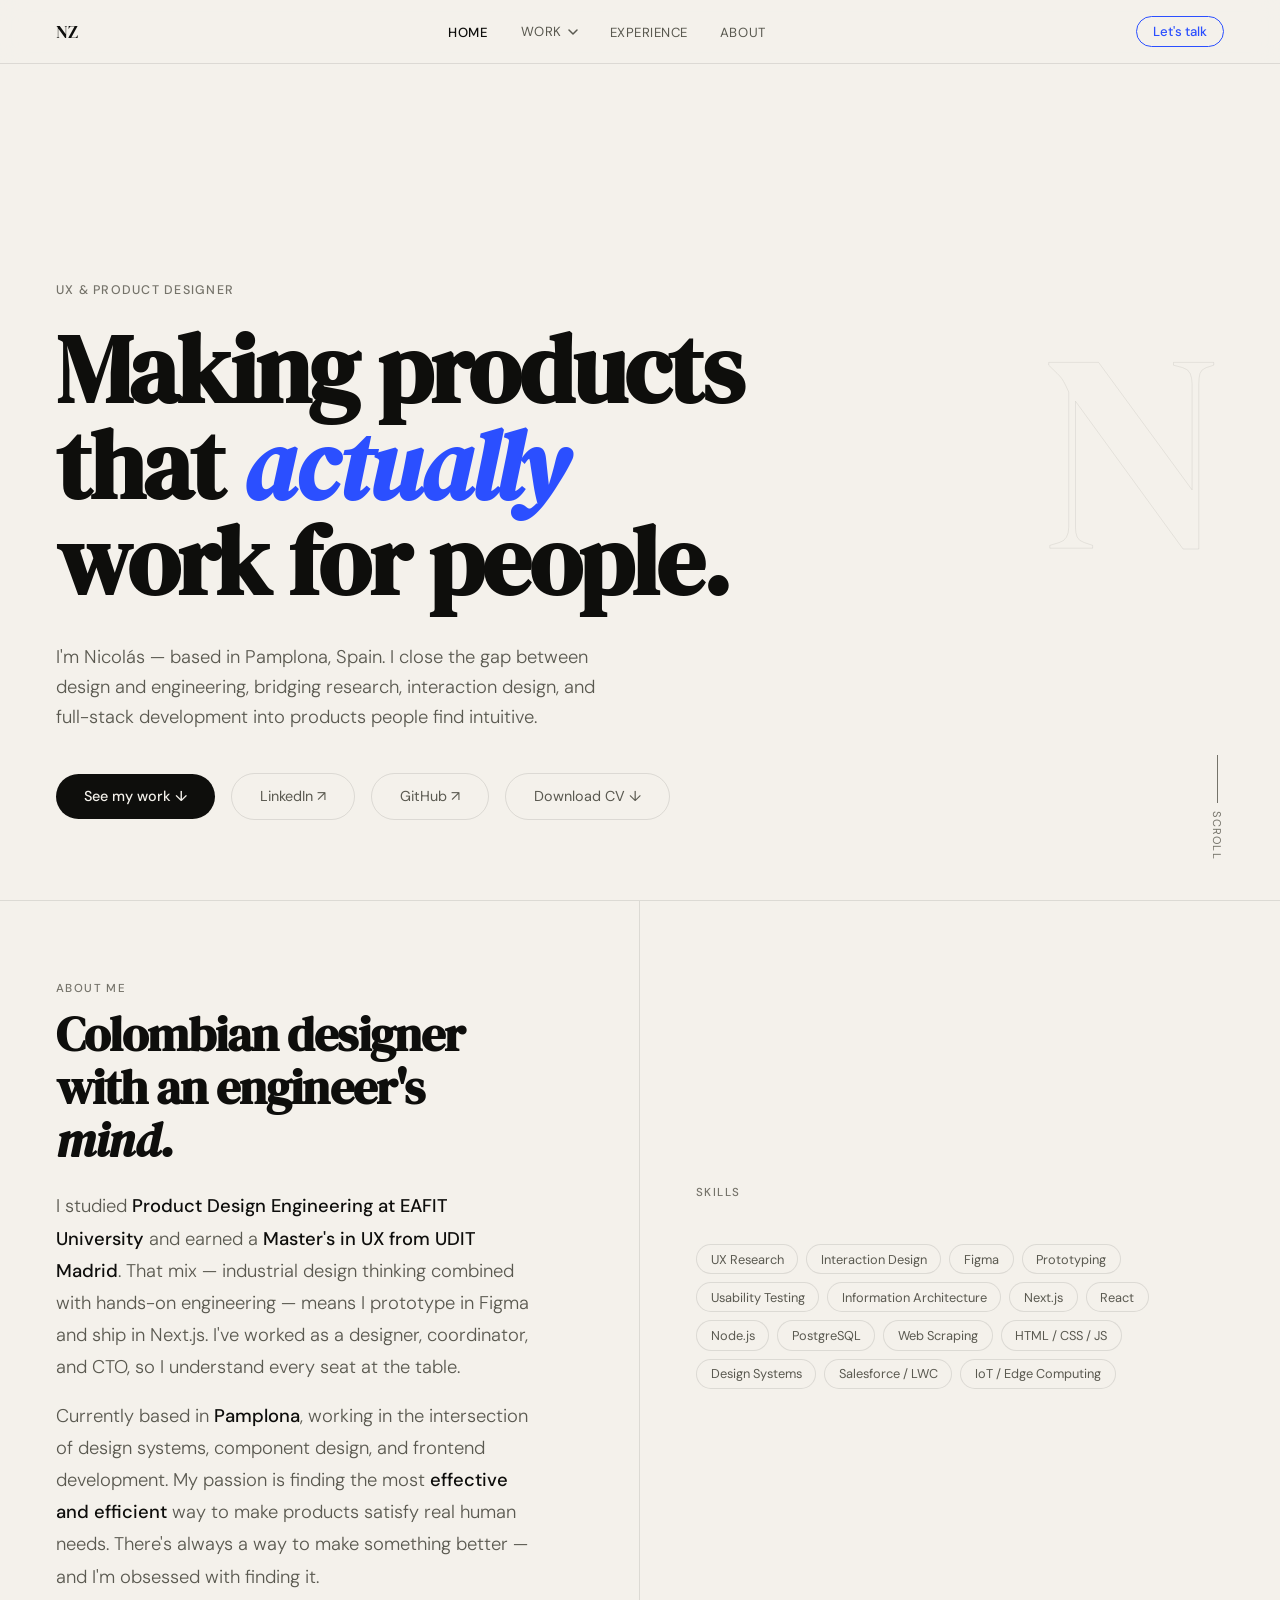
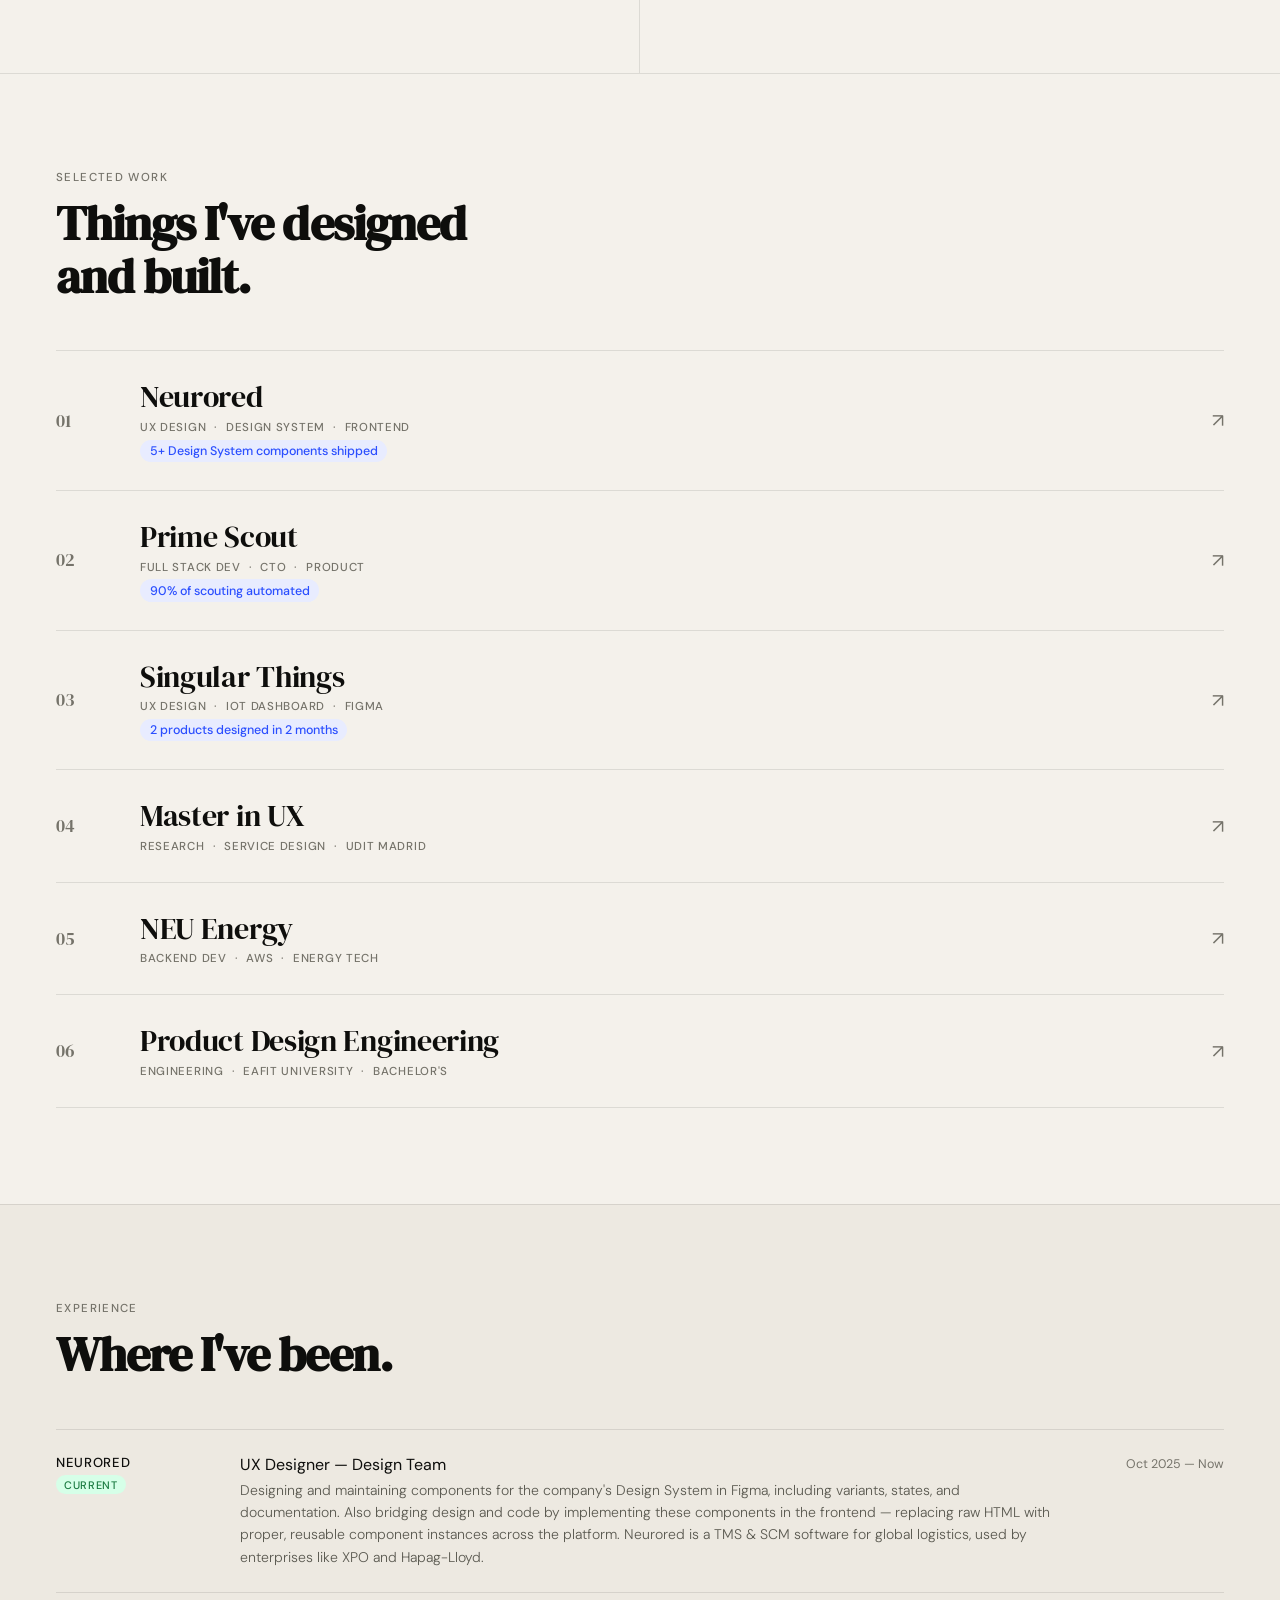
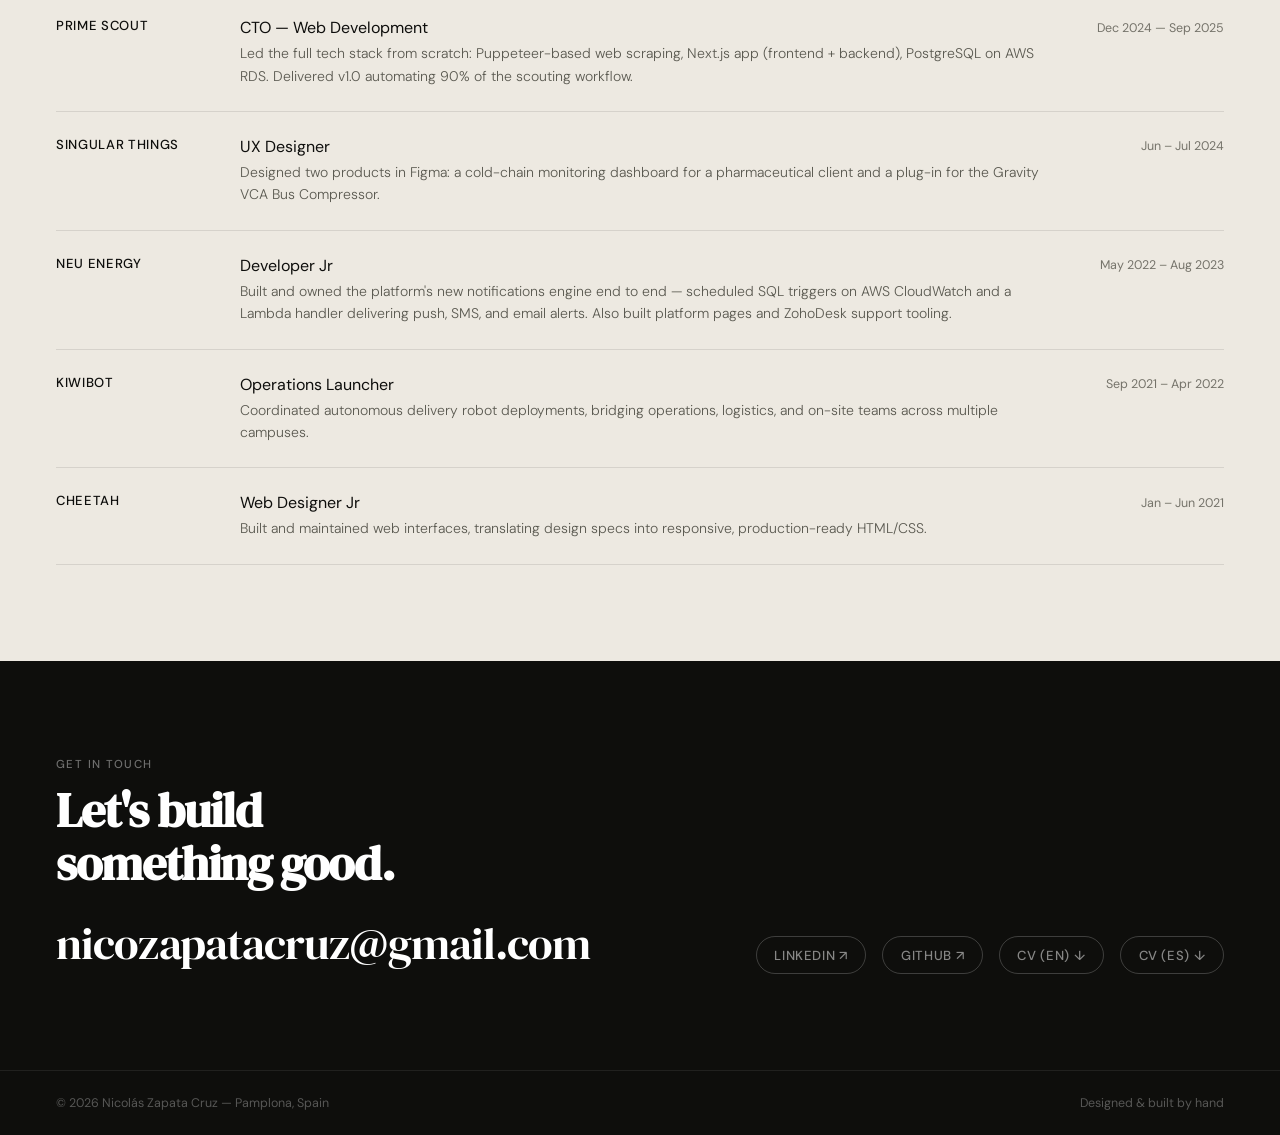
==== commit 30bf6bf6: "Update Page" ====
--- a/index.html
+++ b/index.html
@@ -4,37 +4,24 @@
   <meta charset="UTF-8" />
   <link rel="icon" type="image/svg+xml" href="favicon.svg" />
   <meta name="viewport" content="width=device-width, initial-scale=1.0" />
-  <title>Nicolás Zapata — UX Designer & Developer</title>
+  <title>Nicolás Zapata — UX & Product Designer</title>
+  <meta name="description" content="Nicolás Zapata — UX &amp; product designer in Pamplona, Spain. I design interfaces and design systems in Figma, and I can build them in code too." />
+  <meta property="og:type" content="website" />
+  <meta property="og:title" content="Nicolás Zapata — UX &amp; Product Designer" />
+  <meta property="og:description" content="Nicolás Zapata — UX &amp; product designer in Pamplona, Spain. I design interfaces and design systems in Figma, and I can build them in code too." />
+  <meta property="og:url" content="https://nicozapatacruz.github.io/" />
+  <meta property="og:image" content="https://nicozapatacruz.github.io/og-image.png" />
+  <meta property="og:image:width" content="1200" />
+  <meta property="og:image:height" content="630" />
+  <meta name="twitter:card" content="summary_large_image" />
+  <link rel="canonical" href="https://nicozapatacruz.github.io/" />
   <link rel="preconnect" href="https://fonts.googleapis.com" />
   <link rel="preconnect" href="https://fonts.gstatic.com" crossorigin />
   <link href="https://fonts.googleapis.com/css2?family=DM+Serif+Display:ital@0;1&family=DM+Sans:ital,opsz,wght@0,9..40,300;0,9..40,400;0,9..40,500;1,9..40,300&display=swap" rel="stylesheet" />
+  <link rel="stylesheet" href="./styles/base.css" />
   <style>
-    *, *::before, *::after { box-sizing: border-box; margin: 0; padding: 0; }
-
-    :root {
-      --bg: #F4F1EB;
-      --bg2: #EDE9E1;
-      --ink: #0E0E0C;
-      --ink2: #5A5950;
-      --ink3: #9A9890;
-      --accent: #2B4FFF;
-      --accent-light: #E8ECFF;
-      --border: rgba(14,14,12,0.10);
-      --serif: 'DM Serif Display', Georgia, serif;
-      --sans: 'DM Sans', system-ui, sans-serif;
-      --radius: 12px;
-      --max: 1120px;
-    }
-
-    html { scroll-behavior: smooth; overflow-x: hidden; }
-
-    body {
-      font-family: var(--sans);
-      background: var(--bg);
-      color: var(--ink);
-      -webkit-font-smoothing: antialiased;
-      overflow-x: hidden;
-    }
+
+    :root { --max: 1120px; }
 
     /* ── HERO ── */
     .hero {
@@ -391,7 +378,7 @@
     }
     .contact-email:hover { color: rgba(255,255,255,0.6); }
 
-    .social-links { display: flex; gap: 1rem; }
+    .social-links { display: flex; gap: 1rem; flex-wrap: wrap; }
 
     .social-link {
       font-size: 0.82rem;
@@ -423,17 +410,6 @@
       100% { transform: scaleY(0); transform-origin: bottom; }
     }
 
-    /* Scroll-triggered fade */
-    .reveal {
-      opacity: 0;
-      transform: translateY(28px);
-      transition: opacity 0.65s ease, transform 0.65s ease;
-    }
-    .reveal.visible {
-      opacity: 1;
-      transform: none;
-    }
-
     /* ── RESPONSIVE ── */
     @media (max-width: 768px) {
       .hero { overflow: hidden; }
@@ -446,10 +422,10 @@
       .exp-row { grid-template-columns: 1fr; gap: 0.25rem; }
       .exp-date { text-align: left; }
 
-      
     }
 
     </style>
+  <script src="./components/reveal.js"></script>
   <script src="./components/nav-bar.js"></script>
   <script src="./components/site-footer.js"></script>
 </head>
@@ -462,7 +438,7 @@
   <section class="hero" id="top">
     <div class="hero-number" aria-hidden="true">N</div>
 
-    <div class="hero-eyebrow">UX Designer · Product Design Engineer · Full Stack Developer</div>
+    <div class="hero-eyebrow">UX &amp; Product Designer</div>
 
     <h1 class="hero-headline">
       Making products<br>
@@ -471,7 +447,7 @@
     </h1>
 
     <p class="hero-sub">
-      I'm Nicolás — based in Madrid, Spain. I close the gap between
+      I'm Nicolás — based in Pamplona, Spain. I close the gap between
       design and engineering, bridging research, interaction design, and
       full-stack development into products people find intuitive.
     </p>
@@ -480,6 +456,7 @@
       <a class="btn-primary" href="#work">See my work ↓</a>
       <a class="btn-ghost" href="https://www.linkedin.com/in/nicolaszapatacruz/" target="_blank" rel="noopener">LinkedIn ↗</a>
       <a class="btn-ghost" href="https://github.com/nicozapatacruz" target="_blank" rel="noopener">GitHub ↗</a>
+      <a class="btn-ghost" href="cv/Nicolas-Zapata-CV-EN.pdf" download>Download CV ↓</a>
     </div>
 
     <div class="hero-scroll-hint" aria-hidden="true">
@@ -501,7 +478,7 @@
         so I understand every seat at the table.
       </p>
       <p class="about-bio" style="margin-top:1rem">
-        Currently based in <strong>Madrid</strong>, working in the intersection of design systems,
+        Currently based in <strong>Pamplona</strong>, working in the intersection of design systems,
         component design, and frontend development. My passion is finding the most
         <strong>effective and efficient</strong> way to make products satisfy real human needs.
         There's always a way to make something better — and I'm obsessed with finding it.
@@ -523,6 +500,7 @@
         <span class="skill-pill">Web Scraping</span>
         <span class="skill-pill">HTML / CSS / JS</span>
         <span class="skill-pill">Design Systems</span>
+        <span class="skill-pill">Salesforce / LWC</span>
         <span class="skill-pill">IoT / Edge Computing</span>
       </div>
     </div>
@@ -533,7 +511,7 @@
     <div class="work-header reveal">
       <div>
         <div class="section-label">Selected work</div>
-        <h2 class="section-title">Projects that<br>shipped.</h2>
+        <h2 class="section-title">Things I've designed<br>and built.</h2>
       </div>
     </div>
 
@@ -548,7 +526,7 @@
             <span class="tag">Design System</span>
             <span class="tag">Frontend</span>
           </div>
-          <div class="project-metric">Design system for global logistics platform</div>
+          <div class="project-metric">5+ Design System components shipped</div>
         </div>
         <div class="project-arrow">↗</div>
       </a>
@@ -599,7 +577,8 @@
         <div class="project-info">
           <div class="project-name">NEU Energy</div>
           <div class="project-tags">
-            <span class="tag">Frontend Dev</span>
+            <span class="tag">Backend Dev</span>
+            <span class="tag">AWS</span>
             <span class="tag">Energy Tech</span>
           </div>
         </div>
@@ -638,7 +617,7 @@
         </div>
         <div>
           <div class="exp-role">UX Designer — Design Team</div>
-          <div class="exp-desc">Designing and maintaining components for the company's Design System in Figma, including variants, states, and documentation. Also bridging design and code by maqueting these components in the frontend — replacing raw HTML with proper, reusable component instances across the platform. Neurored is a TMS & SCM software for global logistics, used by enterprises like XPO and Hapag-Lloyd.</div>
+          <div class="exp-desc">Designing and maintaining components for the company's Design System in Figma, including variants, states, and documentation. Also bridging design and code by implementing these components in the frontend — replacing raw HTML with proper, reusable component instances across the platform. Neurored is a TMS & SCM software for global logistics, used by enterprises like XPO and Hapag-Lloyd.</div>
         </div>
         <div class="exp-date">Oct 2025 — Now</div>
       </div>
@@ -667,7 +646,7 @@
         <div class="exp-company">NEU Energy</div>
         <div>
           <div class="exp-role">Developer Jr</div>
-          <div class="exp-desc">Frontend development for an energy-sector platform, contributing to UI components and data visualisation features.</div>
+          <div class="exp-desc">Built and owned the platform's new notifications engine end to end — scheduled SQL triggers on AWS CloudWatch and a Lambda handler delivering push, SMS, and email alerts. Also built platform pages and ZohoDesk support tooling.</div>
         </div>
         <div class="exp-date">May 2022 – Aug 2023</div>
       </div>
@@ -704,26 +683,13 @@
       <div class="social-links">
         <a class="social-link" href="https://www.linkedin.com/in/nicolaszapatacruz/" target="_blank" rel="noopener">LinkedIn ↗</a>
         <a class="social-link" href="https://github.com/nicozapatacruz" target="_blank" rel="noopener">GitHub ↗</a>
+        <a class="social-link" href="cv/Nicolas-Zapata-CV-EN.pdf" download>CV (EN) ↓</a>
+        <a class="social-link" href="cv/Nicolas-Zapata-CV-ES.pdf" download lang="es">CV (ES) ↓</a>
       </div>
     </div>
   </section>
 
   <site-footer></site-footer>
 
-  <script>
-    // Scroll reveal
-    const observer = new IntersectionObserver(entries => {
-      entries.forEach(e => {
-        if (e.isIntersecting) {
-          e.target.classList.add('visible');
-          observer.unobserve(e.target);
-        }
-      });
-    }, { threshold: 0.12 });
-
-    document.querySelectorAll('.reveal').forEach(el => observer.observe(el));
-  </script>
-
-  
 </body>
 </html>
--- a/styles/base.css
+++ b/styles/base.css
@@ -0,0 +1,63 @@
+/* Shared base styles — loaded by every page before its own <style> block */
+
+*, *::before, *::after { box-sizing: border-box; margin: 0; padding: 0; }
+
+:root {
+  --bg: #F4F1EB;
+  --bg2: #EDE9E1;
+  --ink: #0E0E0C;
+  --ink2: #5A5950;
+  --ink3: #75736A; /* 4.5:1 on --bg (WCAG AA) */
+  --accent: #2B4FFF;
+  --accent-light: #E8ECFF;
+  --border: rgba(14,14,12,0.10);
+  --serif: 'DM Serif Display', Georgia, serif;
+  --sans: 'DM Sans', system-ui, sans-serif;
+}
+
+html { scroll-behavior: smooth; overflow-x: hidden; }
+
+body {
+  font-family: var(--sans);
+  background: var(--bg);
+  color: var(--ink);
+  -webkit-font-smoothing: antialiased;
+  overflow-x: hidden;
+}
+
+img { max-width: 100%; height: auto; }
+
+:focus-visible { outline: 2px solid var(--accent); outline-offset: 3px; border-radius: 4px; }
+
+/* Scroll reveal — only hidden when JS is running (see components/reveal.js) */
+.js .reveal {
+  opacity: 0;
+  transform: translateY(22px);
+  transition: opacity 0.6s ease, transform 0.6s ease;
+}
+.js .reveal.visible { opacity: 1; transform: none; }
+
+/* Case study footer */
+.page-footer {
+  max-width: 720px;
+  margin: 0 auto;
+  padding: 3rem clamp(1.5rem, 5vw, 3.5rem);
+  display: flex; justify-content: space-between;
+  flex-wrap: wrap; gap: 1rem;
+  border-top: 0.5px solid var(--border);
+}
+.footer-link {
+  font-size: 0.875rem; color: var(--ink2);
+  text-decoration: none; transition: color 0.2s;
+}
+.footer-link:hover { color: var(--accent); }
+
+@media (prefers-reduced-motion: reduce) {
+  html { scroll-behavior: auto; }
+  *, *::before, *::after {
+    animation-duration: 0.01ms !important;
+    animation-iteration-count: 1 !important;
+    transition-duration: 0.01ms !important;
+  }
+  .js .reveal { opacity: 1; transform: none; }
+}
